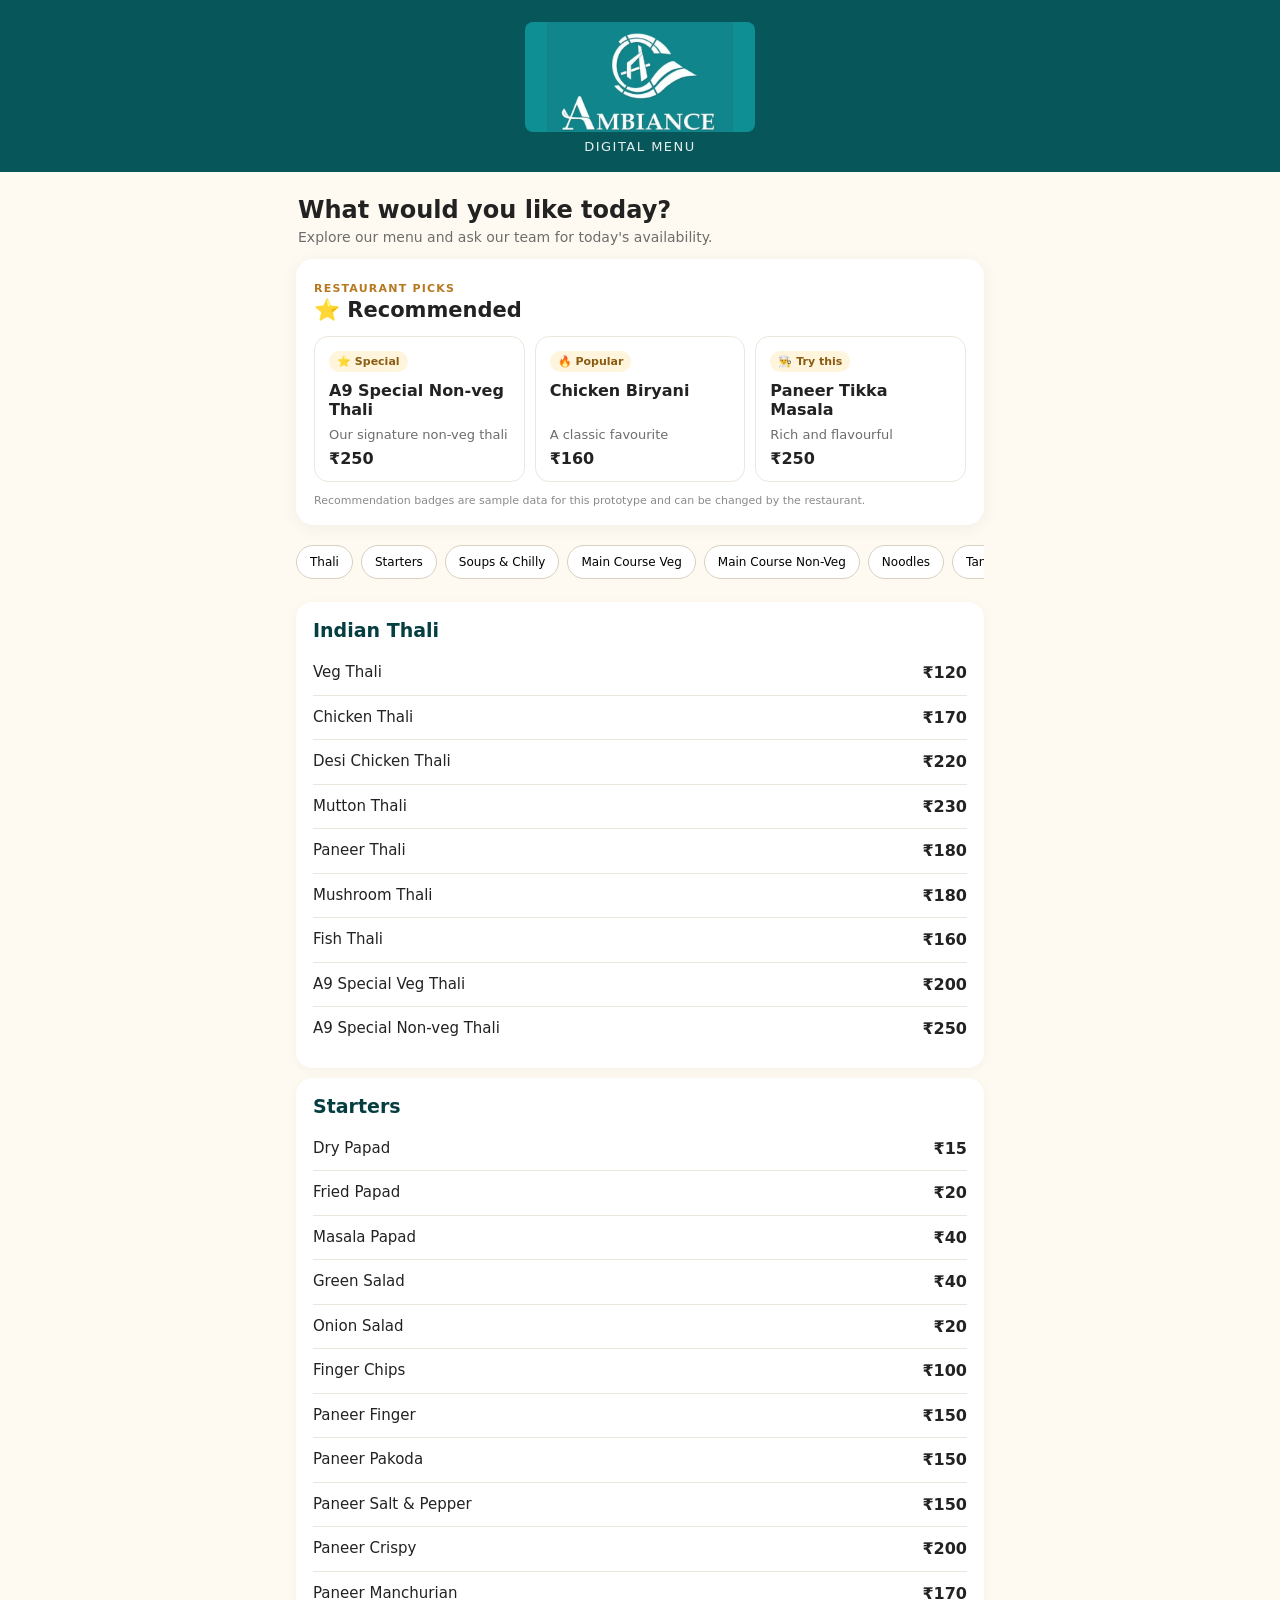
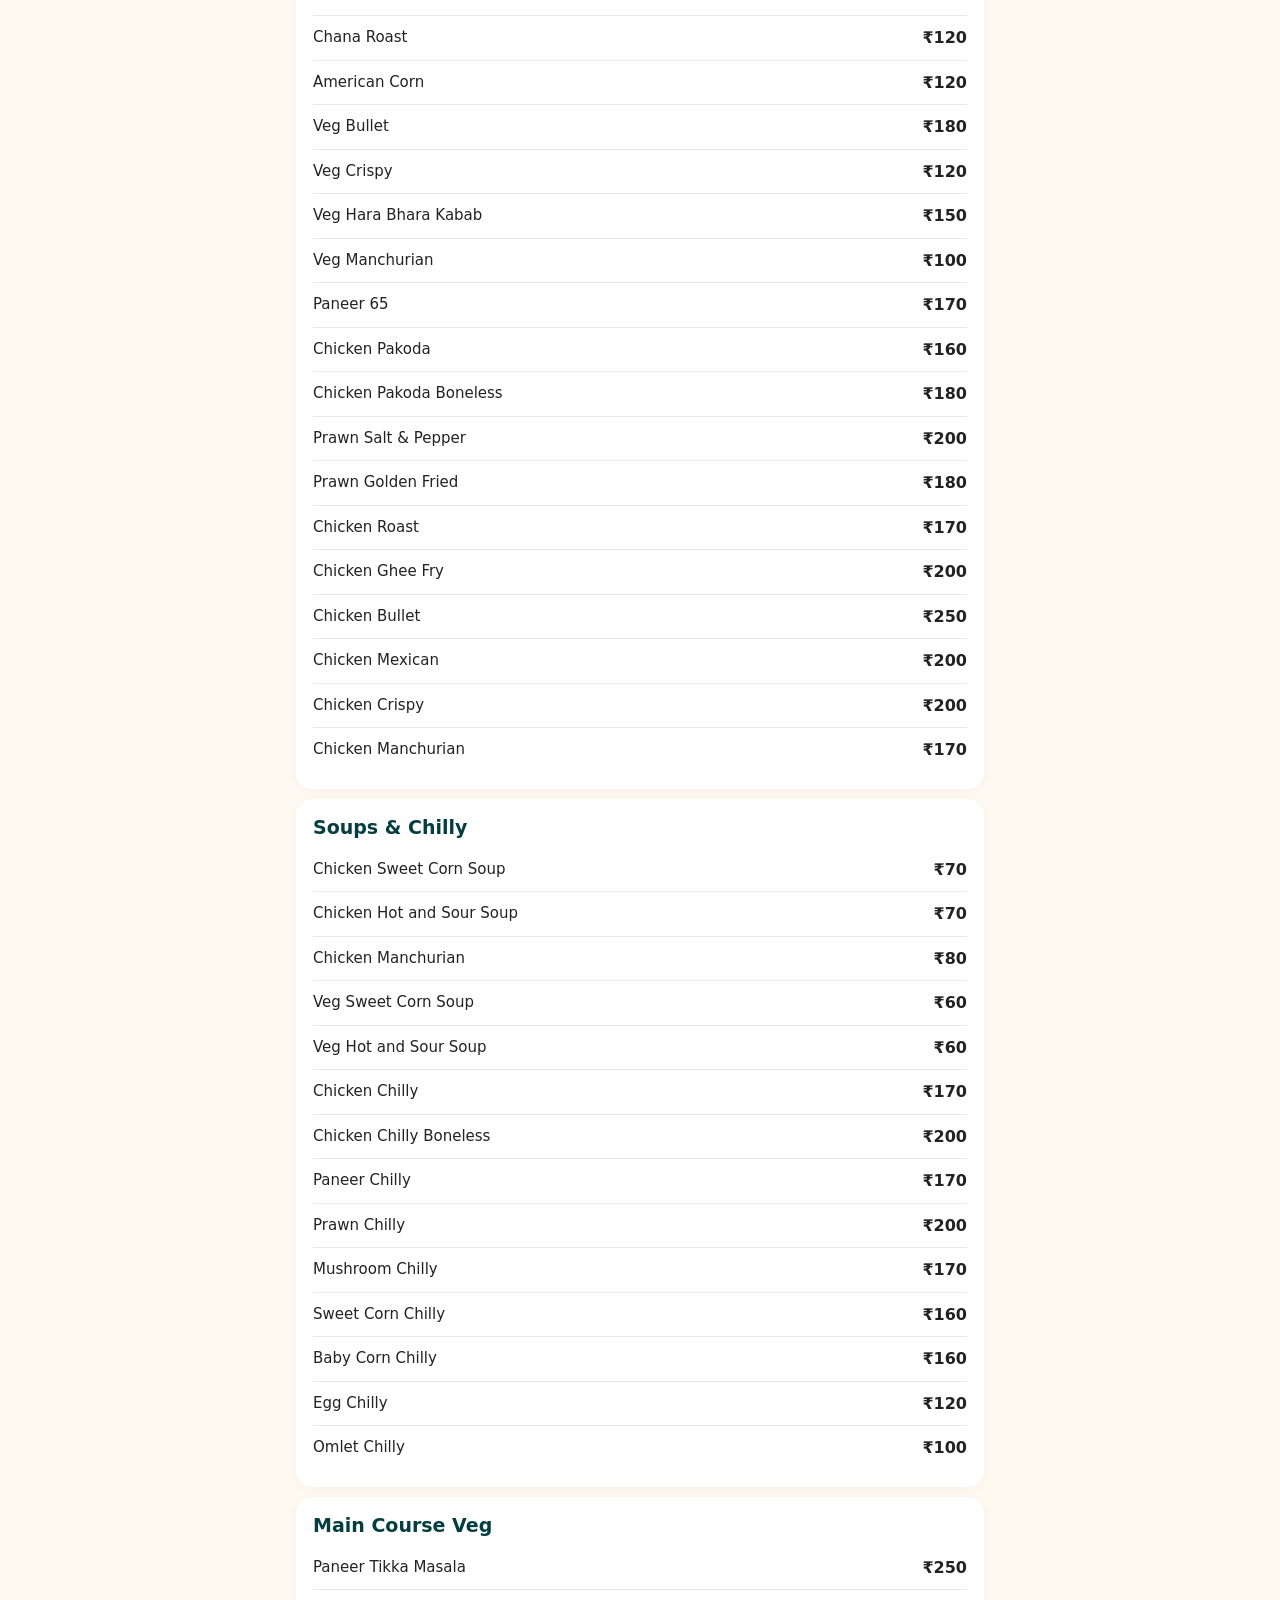
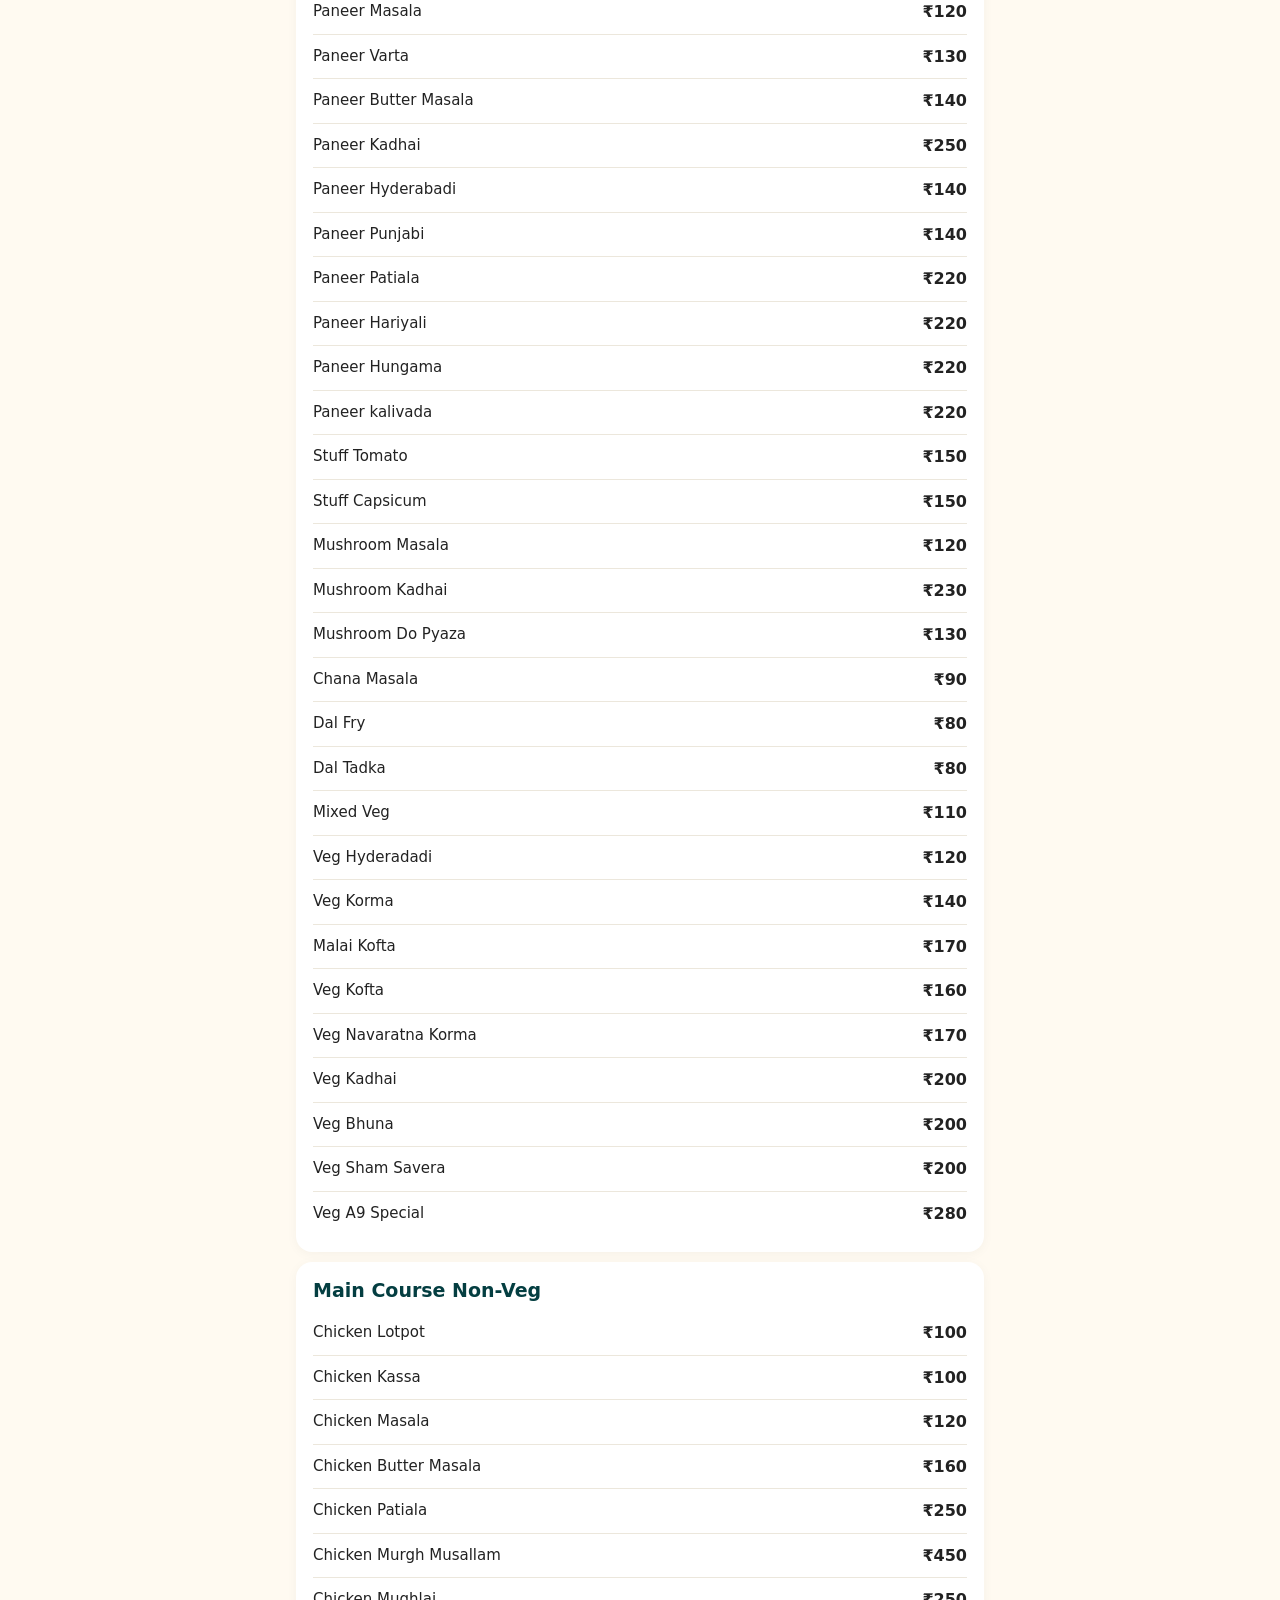
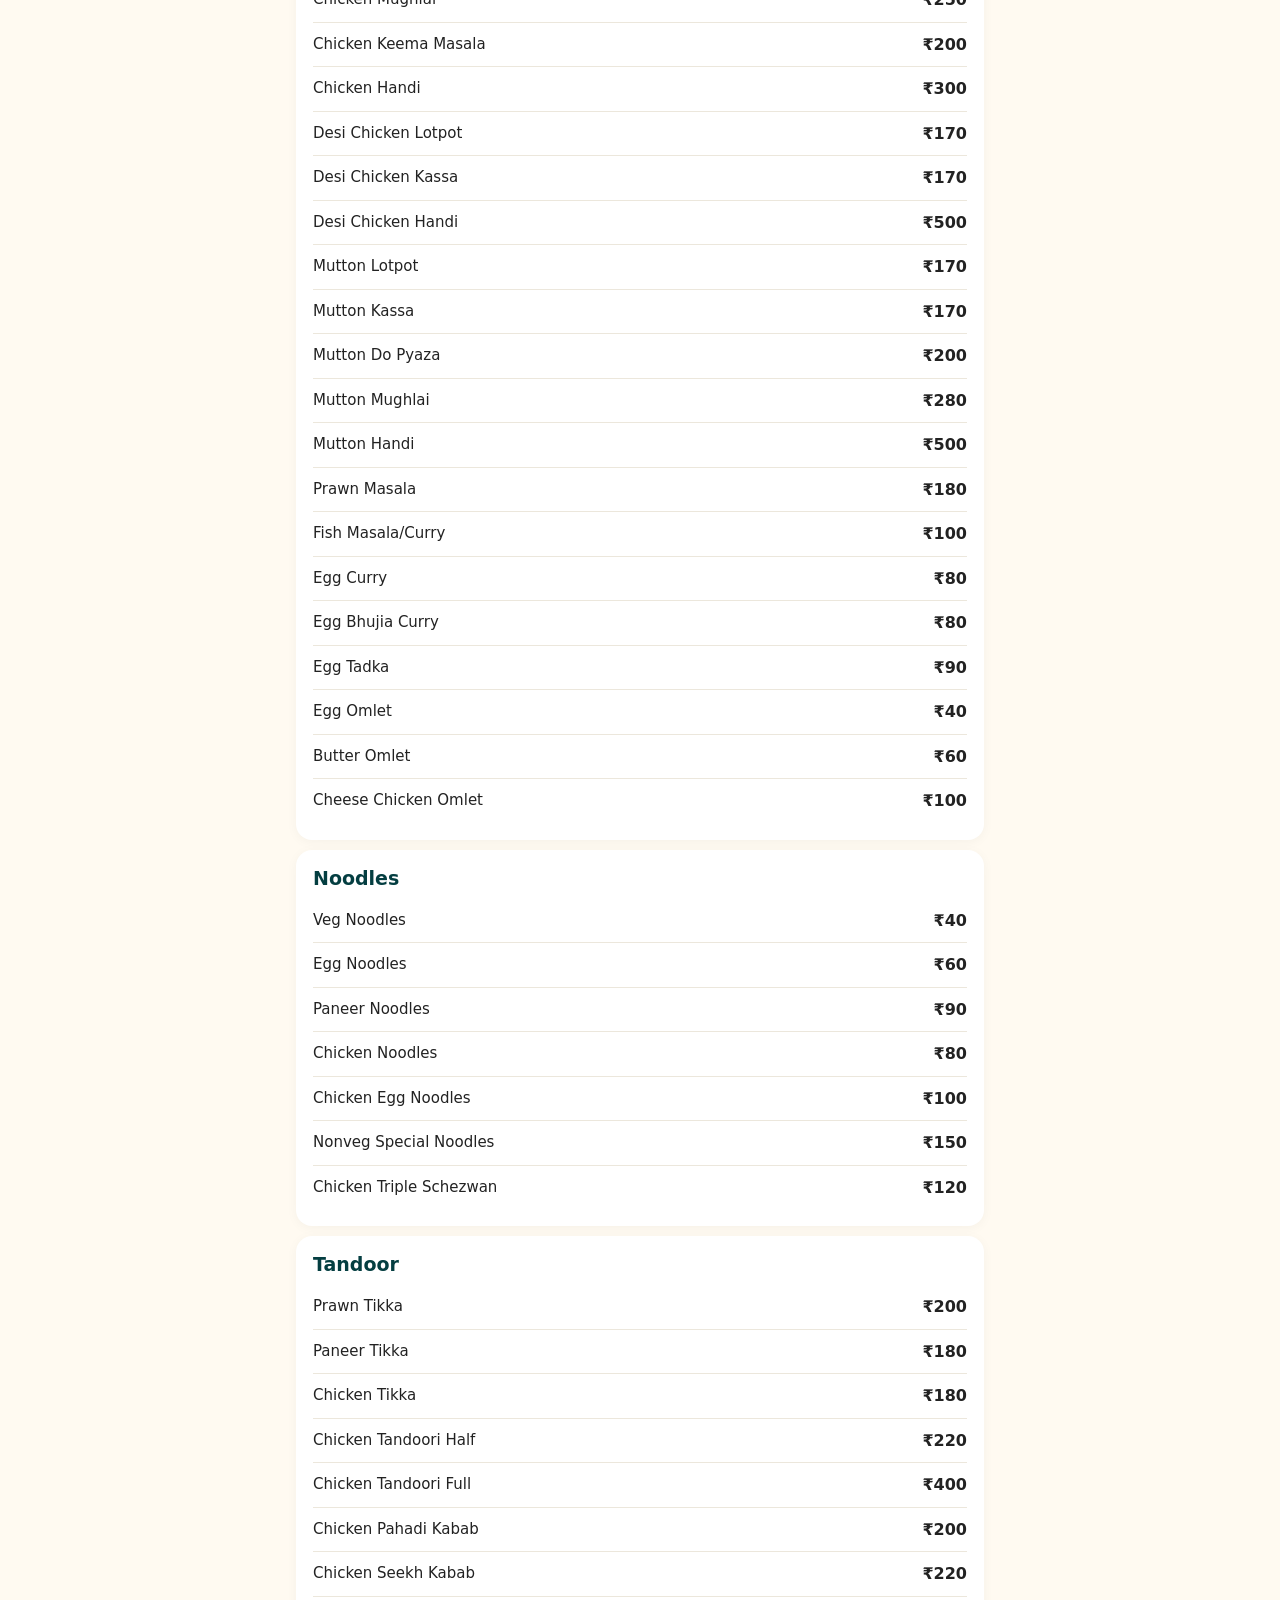
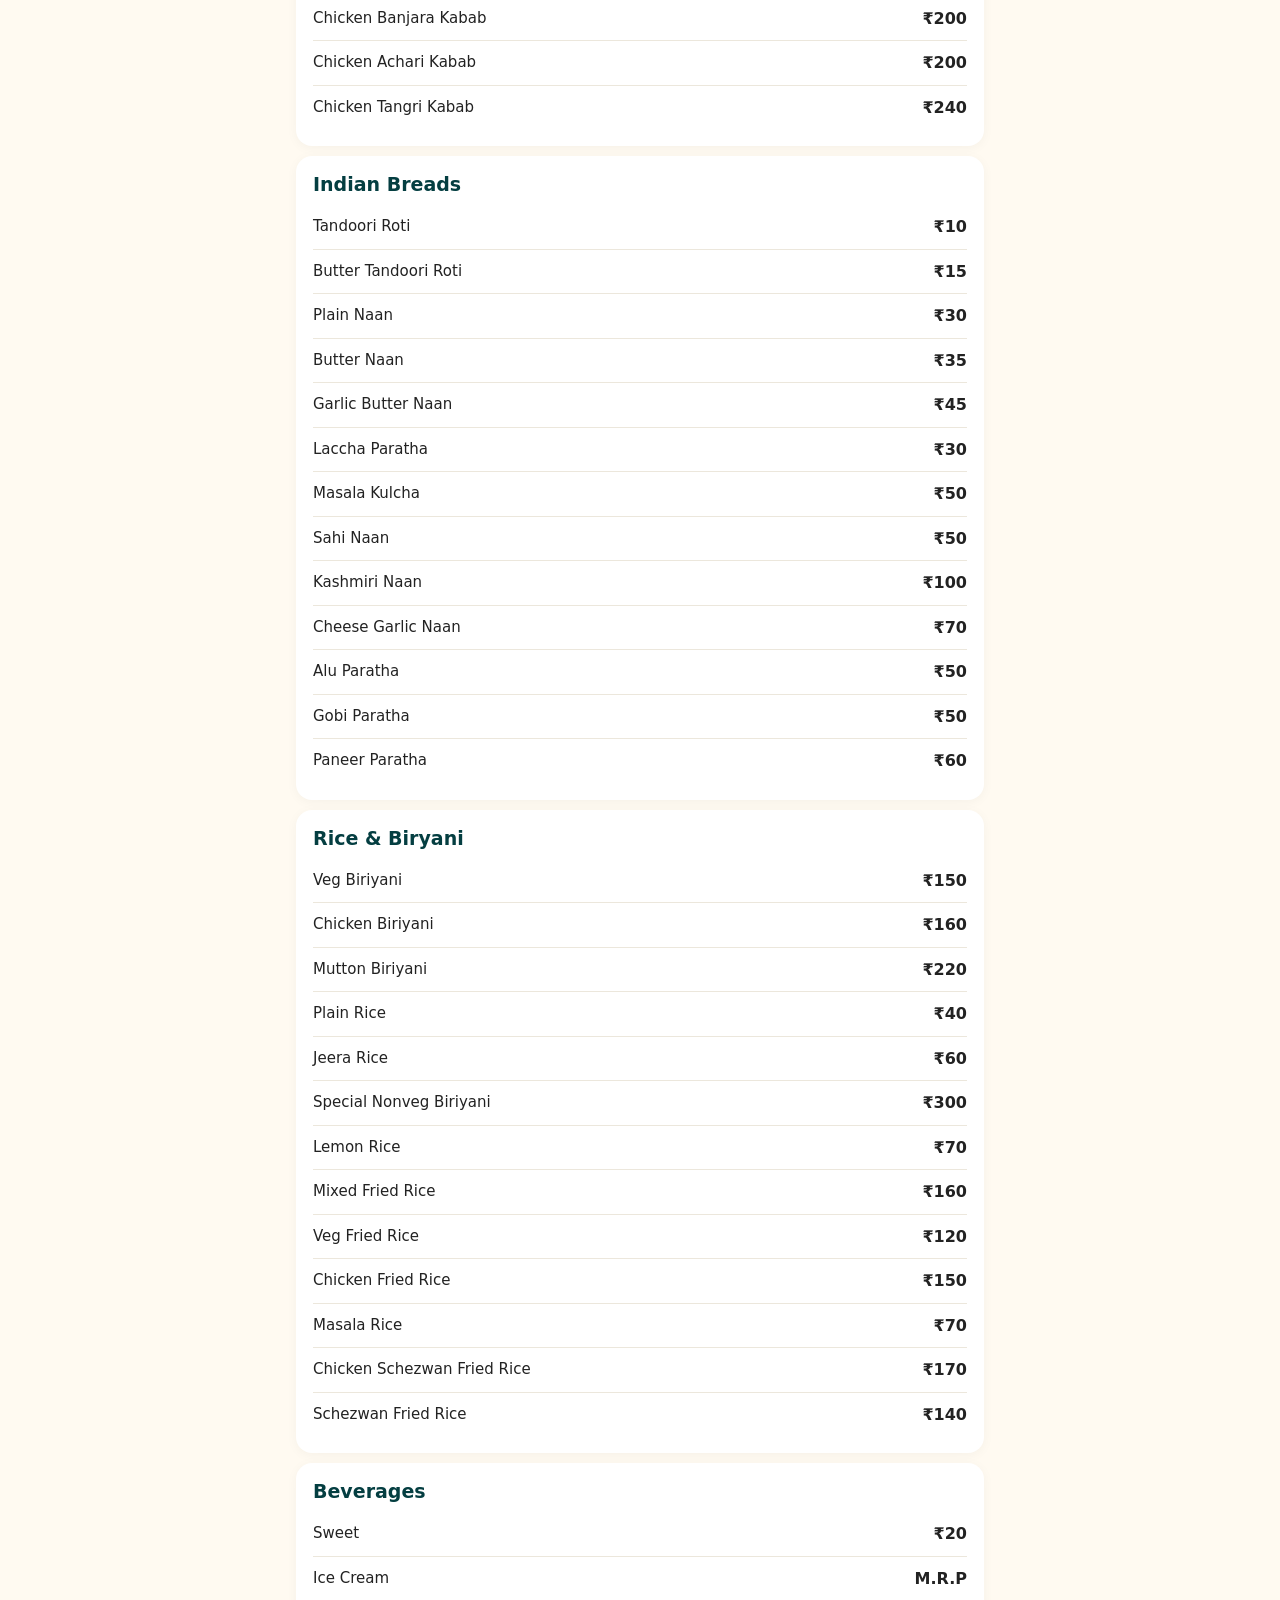
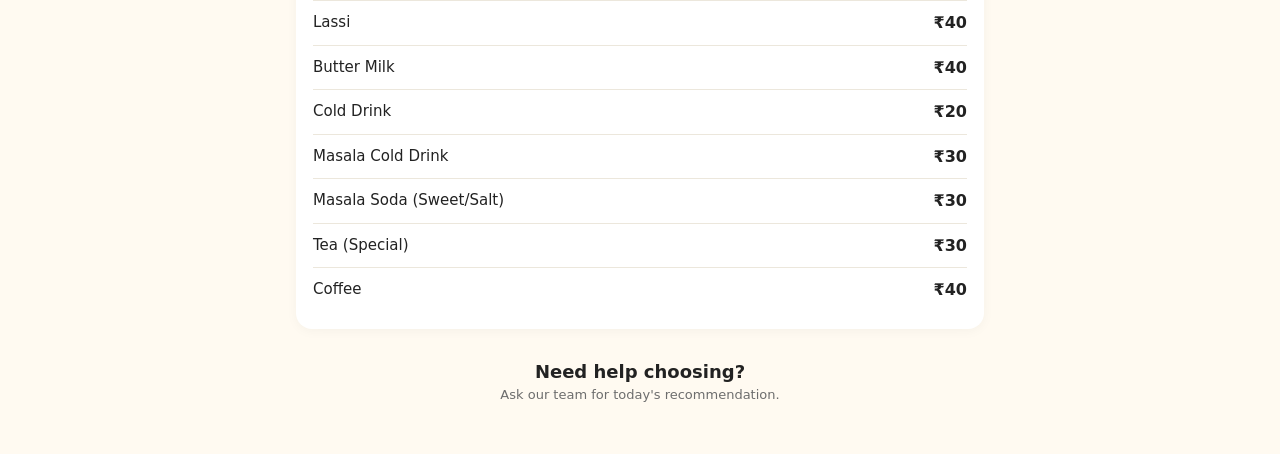
==== index.html @ d8c4c311 "new folder structure" ====
<!doctype html>
<html lang="en">
<head>
  <meta charset="utf-8">
  <meta name="viewport" content="width=device-width, initial-scale=1">
  <title>Ambiance | Digital Menu</title>
  <meta name="description" content="Ambiance restaurant digital menu">
  <link rel="stylesheet" href="styles.css">
</head>
<body>
  <header class="hero">
    <div class="hero-inner">
      <img class="logo" src="assets/logo.jpg" alt="Ambiance">
      <p class="tagline">Digital Menu</p>
    </div>
  </header>

  <main class="container">
    <section class="welcome">
      <h1>What would you like today?</h1>
      <p>Explore our menu and ask our team for today's availability.</p>
    </section>

    <section class="recommendations" aria-labelledby="recommendations-title">
      <div class="section-heading">
        <span class="eyebrow">Restaurant picks</span>
        <h2 id="recommendations-title">⭐ Recommended</h2>
      </div>

      <div class="recommendation-grid">
        <article class="recommendation-card">
          <div class="badge">⭐ Special</div>
          <h3>A9 Special Non-veg Thali</h3>
          <p>Our signature non-veg thali</p>
          <strong>₹250</strong>
        </article>
        <article class="recommendation-card">
          <div class="badge">🔥 Popular</div>
          <h3>Chicken Biryani</h3>
          <p>A classic favourite</p>
          <strong>₹160</strong>
        </article>
        <article class="recommendation-card">
          <div class="badge">👨‍🍳 Try this</div>
          <h3>Paneer Tikka Masala</h3>
          <p>Rich and flavourful</p>
          <strong>₹250</strong>
        </article>
      </div>
      <p class="sample-note">Recommendation badges are sample data for this prototype and can be changed by the restaurant.</p>
    </section>

    <nav class="category-nav" aria-label="Menu categories">
      <button data-target="thali">Thali</button>
      <button data-target="starters">Starters</button>
      <button data-target="soups">Soups & Chilly</button>
      <button data-target="main-veg">Main Course Veg</button>
      <button data-target="main-nonveg">Main Course Non-Veg</button>
      <button data-target="noodles">Noodles</button>
      <button data-target="tandoor">Tandoor</button>
      <button data-target="breads">Breads</button>
      <button data-target="rice">Rice & Biryani</button>
      <button data-target="beverages">Beverages</button>
    </nav>

    <div id="menu"></div>

    <section class="footer-card">
      <h2>Need help choosing?</h2>
      <p>Ask our team for today's recommendation.</p>
    </section>
  </main>

  <script src="app.js"></script>
</body>
</html>
---- styles.css ----
* { box-sizing: border-box; }

:root {
  --teal: #07565a;
  --teal-dark: #043e41;
  --cream: #fffaf1;
  --paper: #ffffff;
  --text: #222;
  --muted: #6d6d6d;
  --line: #ece7dc;
  --gold: #b7791f;
  --green: #1f6f52;
}

html { scroll-behavior: smooth; }

body {
  margin: 0;
  background: var(--cream);
  color: var(--text);
  font-family: system-ui, -apple-system, BlinkMacSystemFont, "Segoe UI", sans-serif;
}

.hero {
  background: var(--teal);
  color: white;
  padding: 22px 16px 18px;
  text-align: center;
}

.hero-inner {
  max-width: 620px;
  margin: auto;
}

.logo {
  width: min(230px, 65vw);
  height: 110px;
  object-fit: contain;
  object-position: center;
  background: var(--teal);
  mix-blend-mode: screen;
  border-radius: 8px;
}

.tagline {
  margin: 3px 0 0;
  opacity: .9;
  font-size: 13px;
  letter-spacing: 1.5px;
  text-transform: uppercase;
}

.container {
  max-width: 720px;
  margin: auto;
  padding: 16px;
}

.welcome {
  padding: 8px 2px 14px;
}

.welcome h1 {
  margin: 0 0 5px;
  font-size: 24px;
}

.welcome p {
  margin: 0;
  color: var(--muted);
  font-size: 14px;
}

.recommendations {
  background: var(--paper);
  border-radius: 18px;
  padding: 18px;
  box-shadow: 0 3px 18px rgba(0,0,0,.05);
  margin-bottom: 16px;
}

.section-heading h2 {
  margin: 2px 0 14px;
  font-size: 21px;
}

.eyebrow {
  color: var(--gold);
  font-size: 11px;
  font-weight: 800;
  letter-spacing: 1.2px;
  text-transform: uppercase;
}

.recommendation-grid {
  display: grid;
  gap: 10px;
}

.recommendation-card {
  border: 1px solid var(--line);
  border-radius: 14px;
  padding: 13px 14px;
  position: relative;
}

.recommendation-card h3 {
  margin: 9px 0 4px;
  font-size: 16px;
}

.recommendation-card p {
  margin: 0 0 7px;
  color: var(--muted);
  font-size: 13px;
}

.recommendation-card strong {
  font-size: 16px;
}

.badge {
  display: inline-block;
  background: #fff5dc;
  color: #8a5b12;
  border-radius: 999px;
  padding: 4px 8px;
  font-size: 11px;
  font-weight: 700;
}

.sample-note {
  margin: 12px 0 0;
  color: #8a8a8a;
  font-size: 11px;
}

.category-nav {
  display: flex;
  gap: 8px;
  overflow-x: auto;
  padding: 4px 0 13px;
  position: sticky;
  top: 0;
  z-index: 10;
  background: var(--cream);
  scrollbar-width: none;
}

.category-nav::-webkit-scrollbar { display: none; }

.category-nav button {
  border: 1px solid #d8d0c1;
  background: white;
  border-radius: 999px;
  padding: 9px 13px;
  white-space: nowrap;
  font: inherit;
  font-size: 12px;
  cursor: pointer;
}

.menu-section {
  background: var(--paper);
  border-radius: 16px;
  padding: 17px;
  margin: 10px 0;
  box-shadow: 0 2px 12px rgba(0,0,0,.04);
  scroll-margin-top: 62px;
}

.menu-section h2 {
  margin: 0 0 10px;
  font-size: 19px;
  color: var(--teal-dark);
}

.menu-item {
  display: flex;
  align-items: flex-start;
  justify-content: space-between;
  gap: 14px;
  padding: 12px 0;
  border-bottom: 1px solid var(--line);
}

.menu-item:last-child { border-bottom: 0; }

.item-name {
  font-size: 15px;
  line-height: 1.3;
}

.item-price {
  font-weight: 750;
  white-space: nowrap;
}

.footer-card {
  text-align: center;
  padding: 22px 12px 36px;
}

.footer-card h2 {
  font-size: 18px;
  margin: 0 0 5px;
}

.footer-card p {
  margin: 0;
  color: var(--muted);
  font-size: 13px;
}

@media (min-width: 600px) {
  .recommendation-grid {
    grid-template-columns: repeat(3, 1fr);
  }

  .recommendation-card h3 {
    min-height: 42px;
  }
}
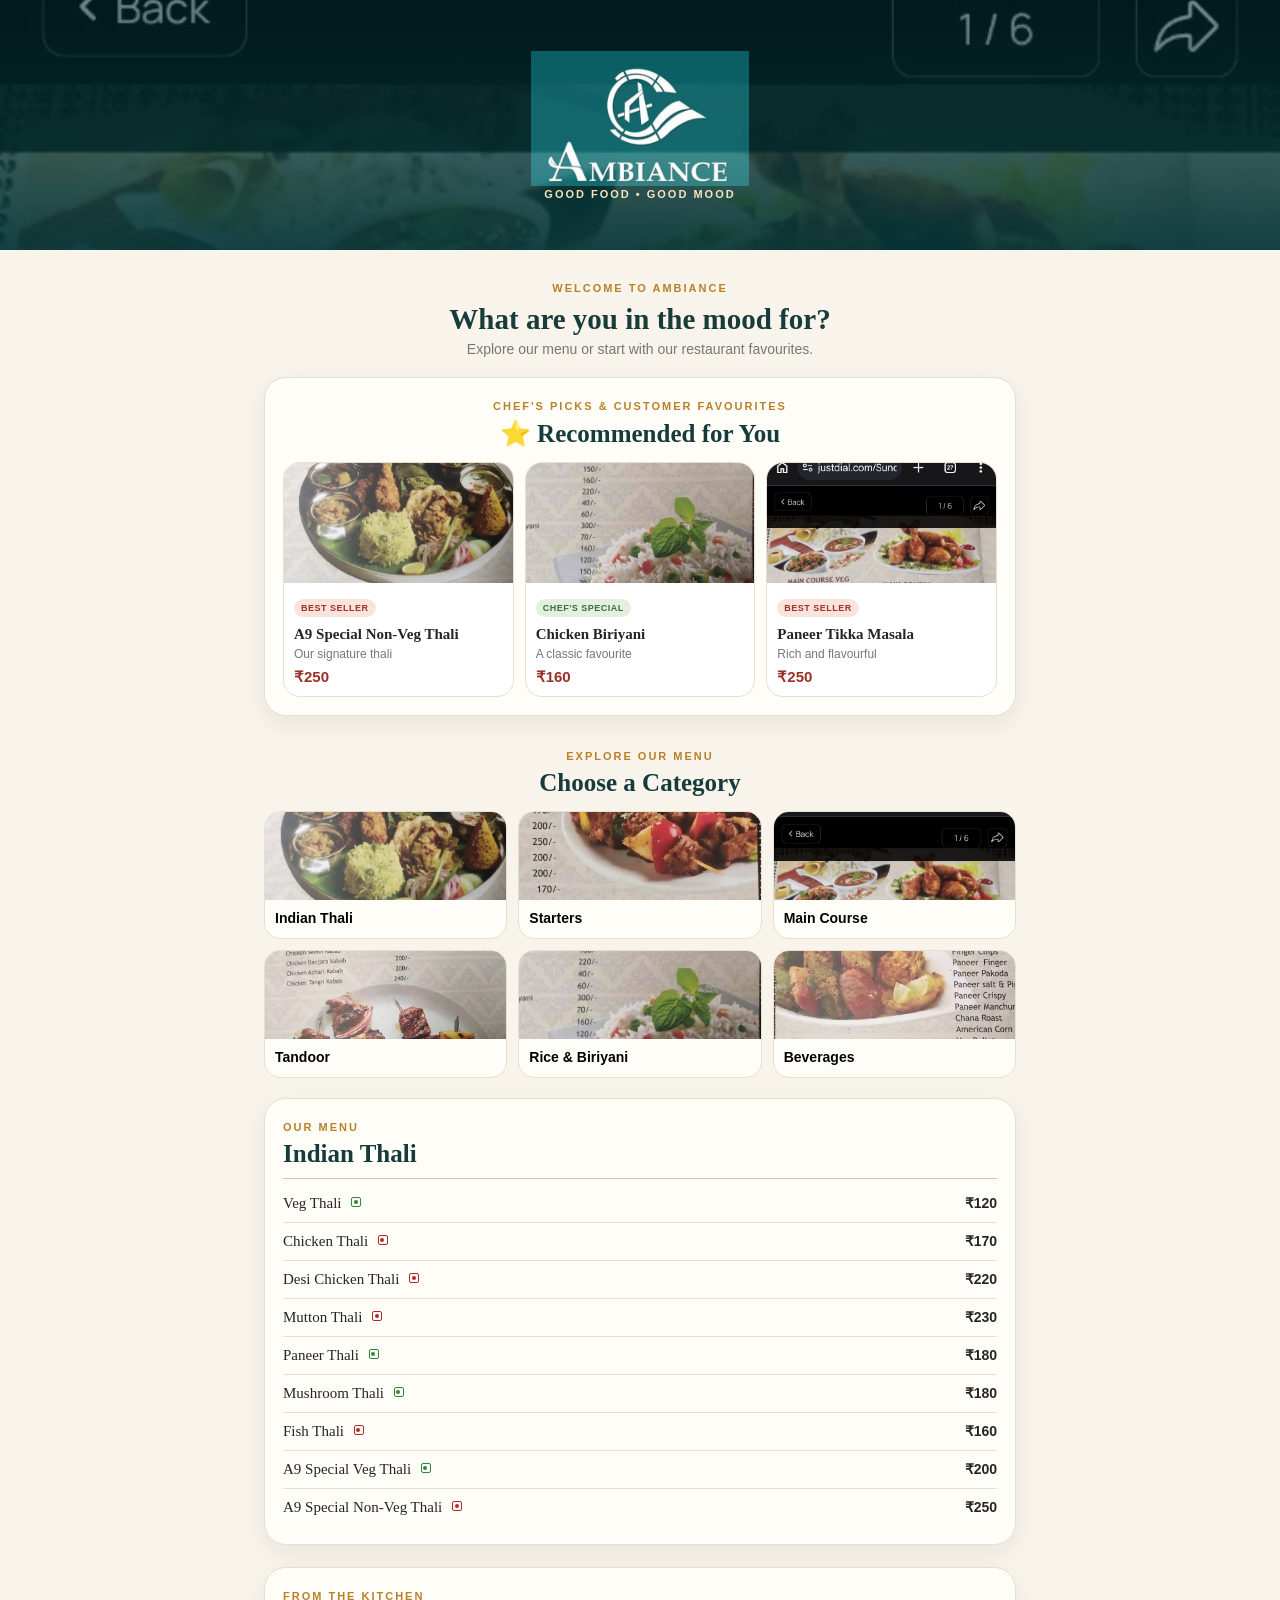
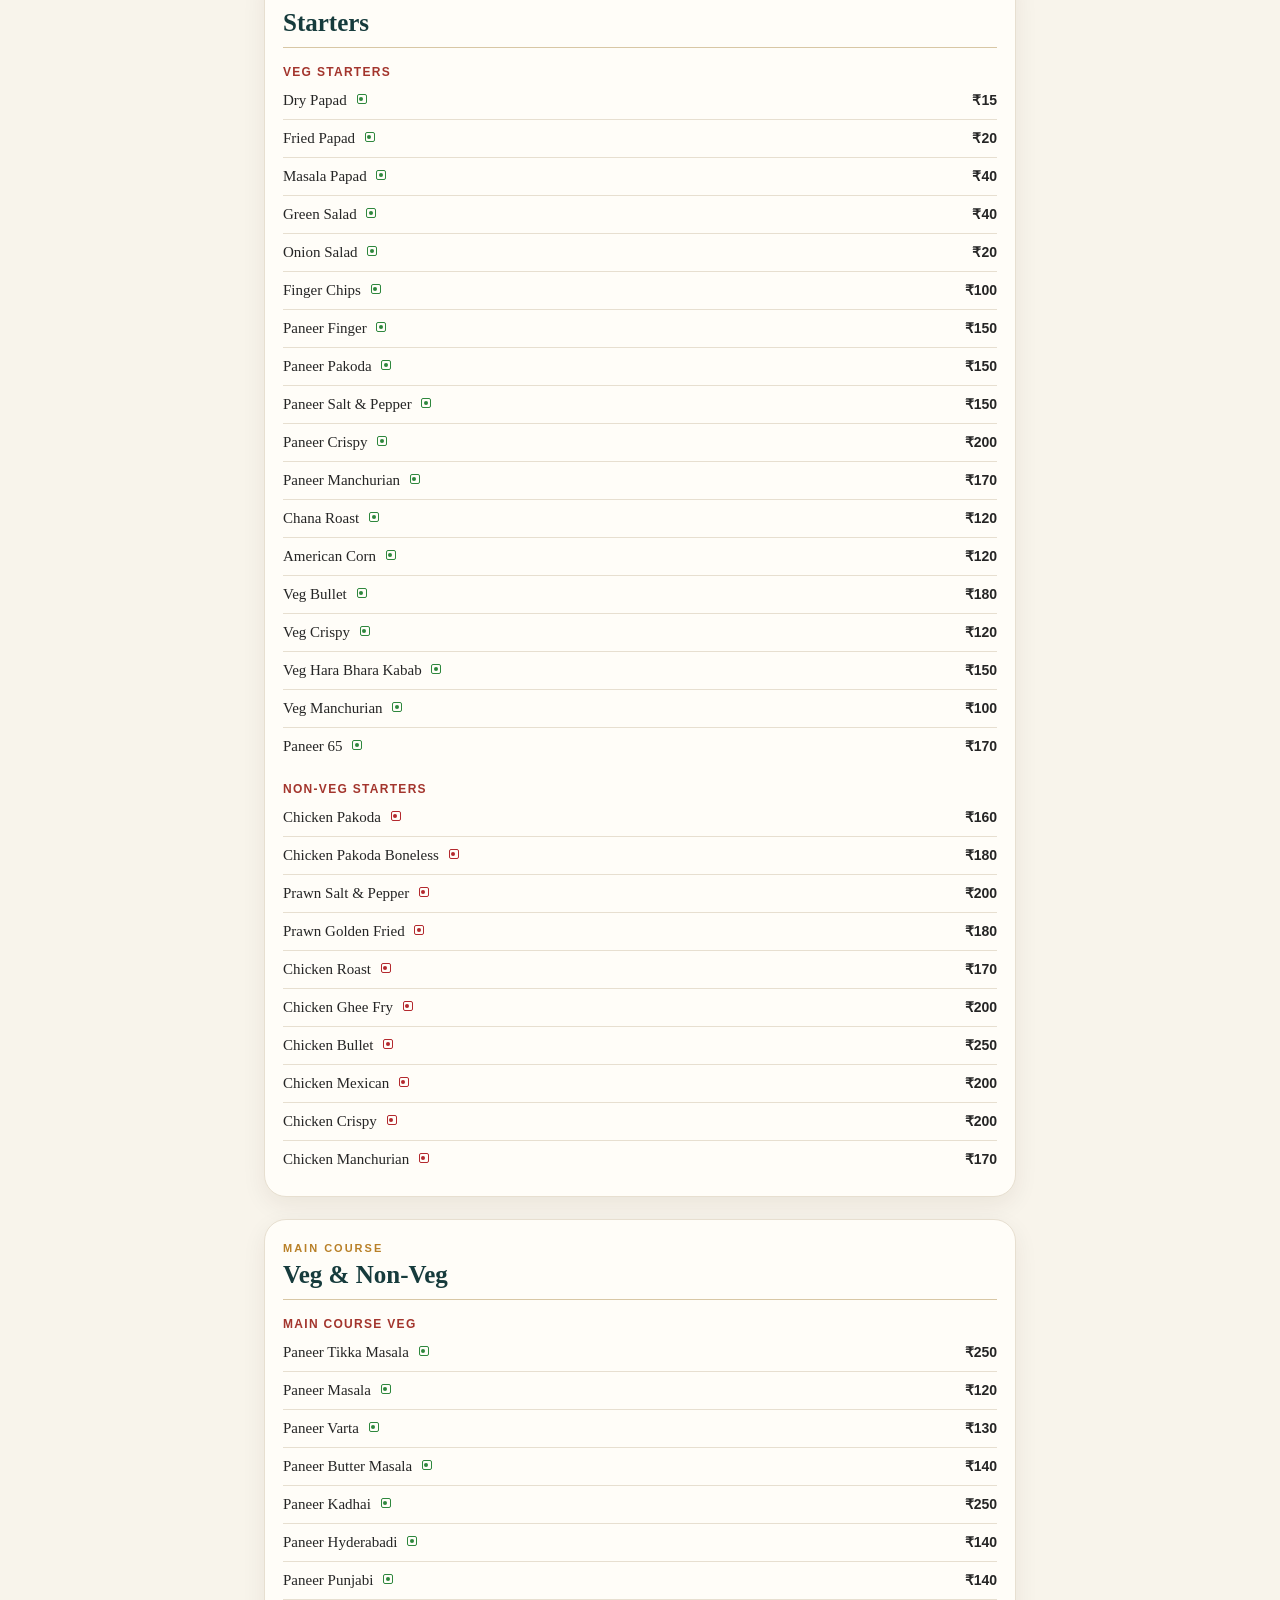
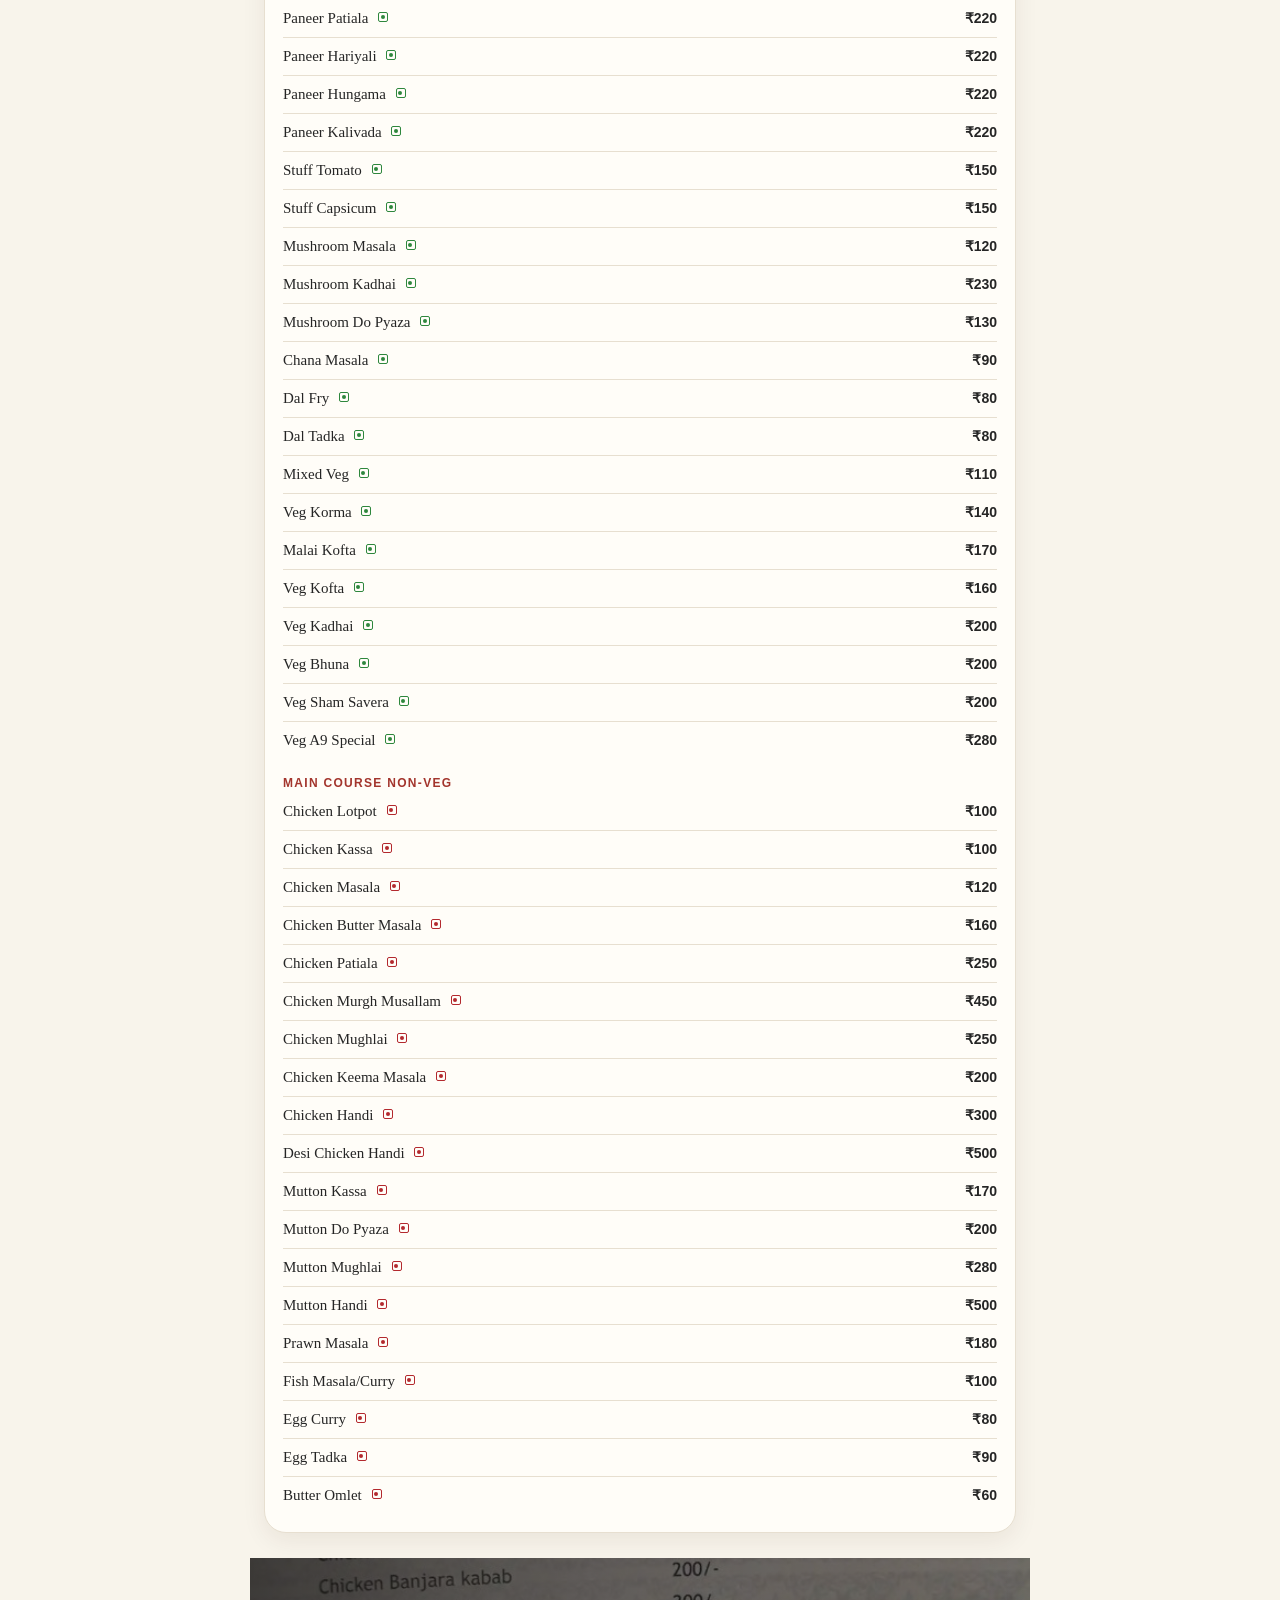
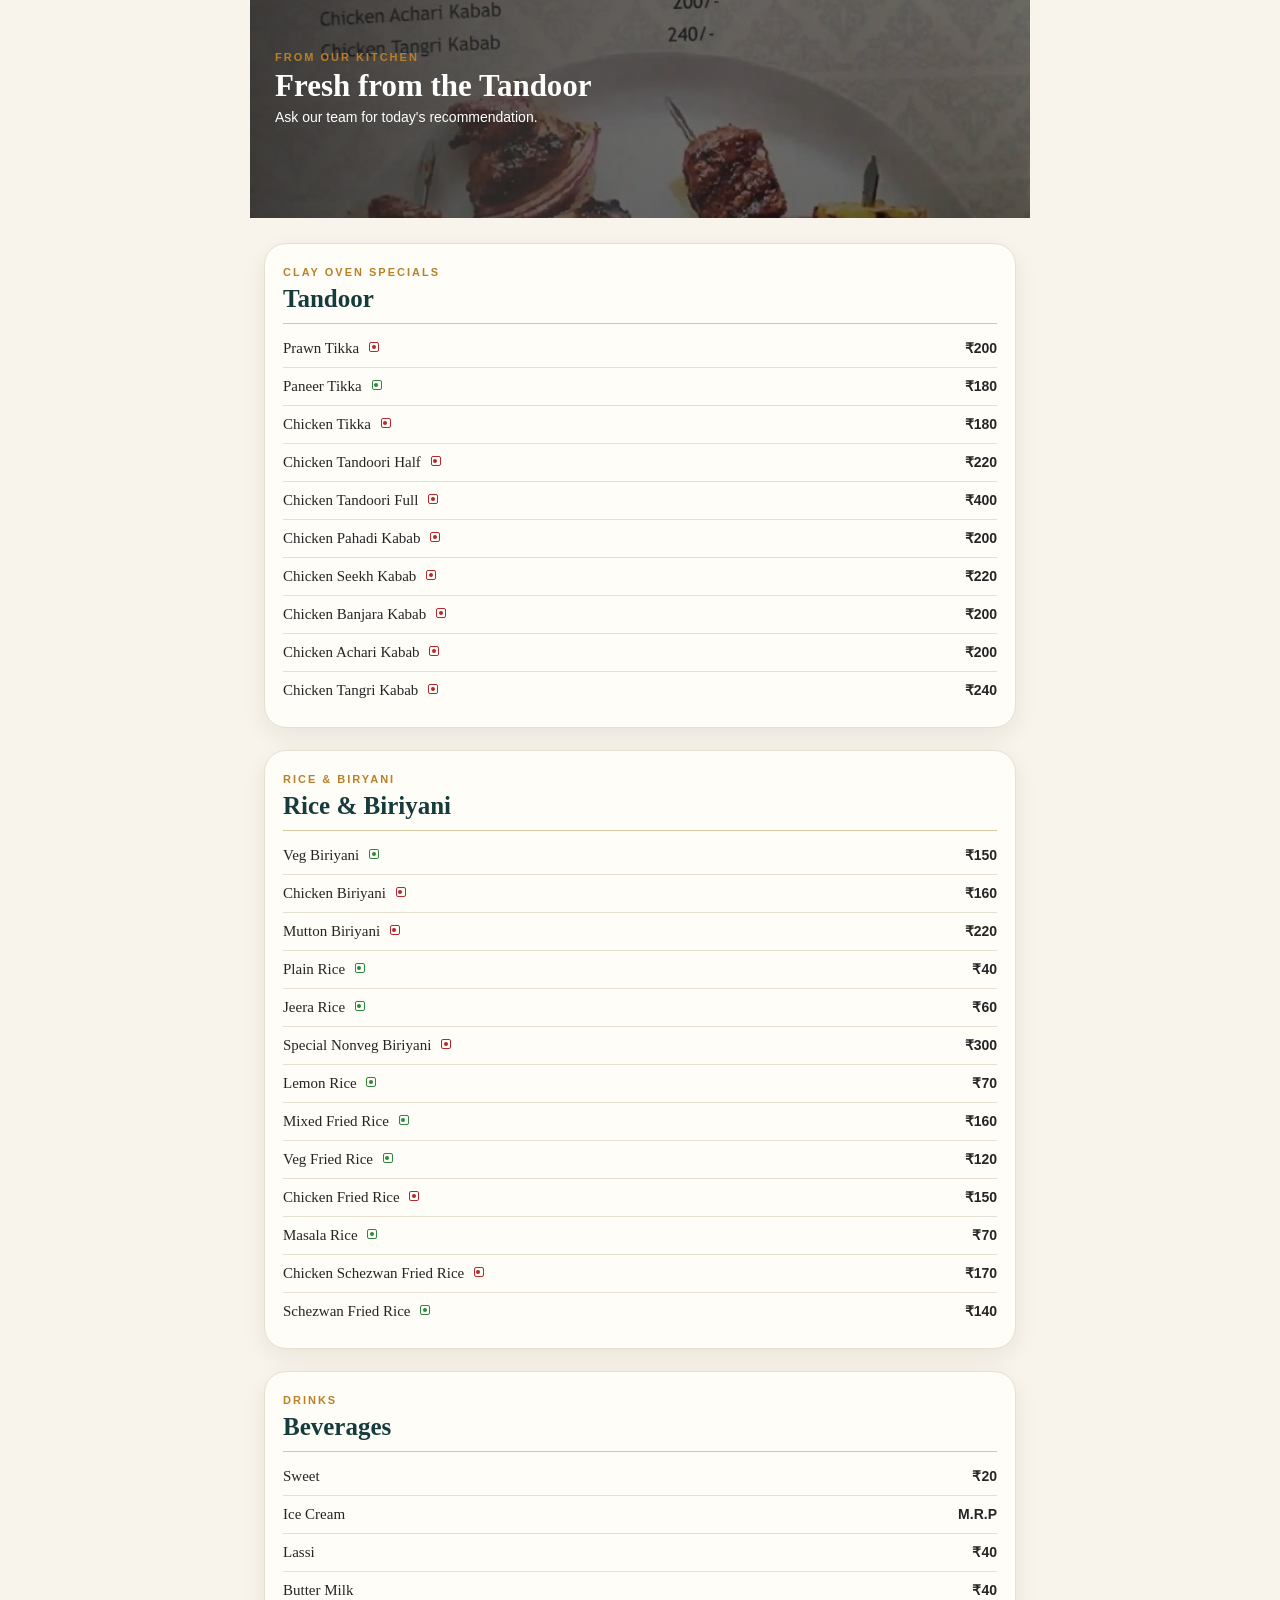
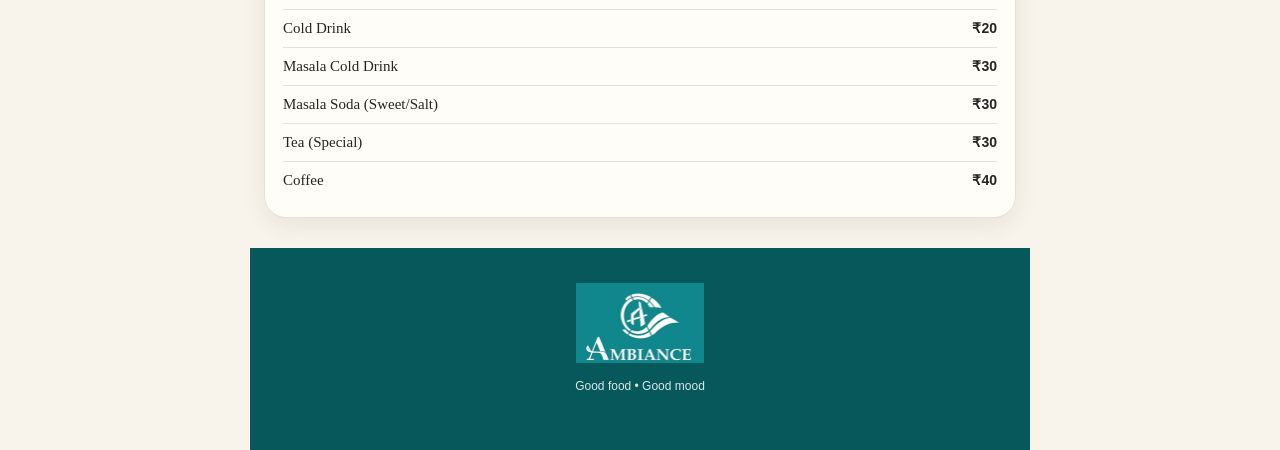
==== commit ed03fc59: "Update menu design to V3" ====
--- a/index.html
+++ b/index.html
@@ -1,76 +1,259 @@
 <!doctype html>
 <html lang="en">
 <head>
-  <meta charset="utf-8">
-  <meta name="viewport" content="width=device-width, initial-scale=1">
-  <title>Ambiance | Digital Menu</title>
-  <meta name="description" content="Ambiance restaurant digital menu">
-  <link rel="stylesheet" href="styles.css">
+<meta charset="utf-8">
+<meta name="viewport" content="width=device-width, initial-scale=1">
+<meta name="theme-color" content="#07585a">
+<title>Ambiance Restaurant | Menu</title>
+<link rel="stylesheet" href="styles.css">
 </head>
 <body>
-  <header class="hero">
-    <div class="hero-inner">
-      <img class="logo" src="assets/logo.jpg" alt="Ambiance">
-      <p class="tagline">Digital Menu</p>
+
+<header class="hero">
+  <div class="hero-bg"></div>
+  <div class="hero-content">
+    <img src="assets/logo.jpg" alt="Ambiance Restaurant" class="logo">
+    <p>GOOD FOOD • GOOD MOOD</p>
+  </div>
+</header>
+
+<main class="page">
+
+<section class="welcome">
+  <span>WELCOME TO AMBIANCE</span>
+  <h1>What are you in the mood for?</h1>
+  <p>Explore our menu or start with our restaurant favourites.</p>
+</section>
+
+<section class="recommendations card">
+  <div class="section-title">
+    <div>
+      <small>CHEF'S PICKS & CUSTOMER FAVOURITES</small>
+      <h2>⭐ Recommended for You</h2>
     </div>
-  </header>
-
-  <main class="container">
-    <section class="welcome">
-      <h1>What would you like today?</h1>
-      <p>Explore our menu and ask our team for today's availability.</p>
-    </section>
-
-    <section class="recommendations" aria-labelledby="recommendations-title">
-      <div class="section-heading">
-        <span class="eyebrow">Restaurant picks</span>
-        <h2 id="recommendations-title">⭐ Recommended</h2>
+  </div>
+
+  <div class="recommend-grid">
+    <article class="recommend-card">
+      <img src="assets/thali.jpg" alt="Thali">
+      <div class="recommend-body">
+        <span class="badge best">BEST SELLER</span>
+        <h3>A9 Special Non-Veg Thali</h3>
+        <p>Our signature thali</p>
+        <strong>₹250</strong>
       </div>
-
-      <div class="recommendation-grid">
-        <article class="recommendation-card">
-          <div class="badge">⭐ Special</div>
-          <h3>A9 Special Non-veg Thali</h3>
-          <p>Our signature non-veg thali</p>
-          <strong>₹250</strong>
-        </article>
-        <article class="recommendation-card">
-          <div class="badge">🔥 Popular</div>
-          <h3>Chicken Biryani</h3>
-          <p>A classic favourite</p>
-          <strong>₹160</strong>
-        </article>
-        <article class="recommendation-card">
-          <div class="badge">👨‍🍳 Try this</div>
-          <h3>Paneer Tikka Masala</h3>
-          <p>Rich and flavourful</p>
-          <strong>₹250</strong>
-        </article>
+    </article>
+
+    <article class="recommend-card">
+      <img src="assets/breads-rice.jpg" alt="Biryani">
+      <div class="recommend-body">
+        <span class="badge chef">CHEF'S SPECIAL</span>
+        <h3>Chicken Biriyani</h3>
+        <p>A classic favourite</p>
+        <strong>₹160</strong>
       </div>
-      <p class="sample-note">Recommendation badges are sample data for this prototype and can be changed by the restaurant.</p>
-    </section>
-
-    <nav class="category-nav" aria-label="Menu categories">
-      <button data-target="thali">Thali</button>
-      <button data-target="starters">Starters</button>
-      <button data-target="soups">Soups & Chilly</button>
-      <button data-target="main-veg">Main Course Veg</button>
-      <button data-target="main-nonveg">Main Course Non-Veg</button>
-      <button data-target="noodles">Noodles</button>
-      <button data-target="tandoor">Tandoor</button>
-      <button data-target="breads">Breads</button>
-      <button data-target="rice">Rice & Biryani</button>
-      <button data-target="beverages">Beverages</button>
-    </nav>
-
-    <div id="menu"></div>
-
-    <section class="footer-card">
-      <h2>Need help choosing?</h2>
-      <p>Ask our team for today's recommendation.</p>
-    </section>
-  </main>
-
-  <script src="app.js"></script>
+    </article>
+
+    <article class="recommend-card">
+      <img src="assets/main-course.jpg" alt="Paneer">
+      <div class="recommend-body">
+        <span class="badge best">BEST SELLER</span>
+        <h3>Paneer Tikka Masala</h3>
+        <p>Rich and flavourful</p>
+        <strong>₹250</strong>
+      </div>
+    </article>
+  </div>
+</section>
+
+<section class="explore">
+  <div class="section-title">
+    <small>EXPLORE OUR MENU</small>
+    <h2>Choose a Category</h2>
+  </div>
+  <div class="category-grid">
+    <button data-target="thali"><img src="assets/thali.jpg"><span>Indian Thali</span></button>
+    <button data-target="starters"><img src="assets/starters.jpg"><span>Starters</span></button>
+    <button data-target="main-course"><img src="assets/main-course.jpg"><span>Main Course</span></button>
+    <button data-target="tandoor"><img src="assets/tandoor.jpg"><span>Tandoor</span></button>
+    <button data-target="rice"><img src="assets/breads-rice.jpg"><span>Rice & Biriyani</span></button>
+    <button data-target="beverages"><img src="assets/beverages.jpg"><span>Beverages</span></button>
+  </div>
+</section>
+
+<section class="menu card" id="thali">
+  <div class="menu-heading"><small>OUR MENU</small><h2>Indian Thali</h2></div>
+  <div class="items">
+    <div><span>Veg Thali <i class="veg"></i></span><b>₹120</b></div>
+    <div><span>Chicken Thali <i class="nonveg"></i></span><b>₹170</b></div>
+    <div><span>Desi Chicken Thali <i class="nonveg"></i></span><b>₹220</b></div>
+    <div><span>Mutton Thali <i class="nonveg"></i></span><b>₹230</b></div>
+    <div><span>Paneer Thali <i class="veg"></i></span><b>₹180</b></div>
+    <div><span>Mushroom Thali <i class="veg"></i></span><b>₹180</b></div>
+    <div><span>Fish Thali <i class="nonveg"></i></span><b>₹160</b></div>
+    <div><span>A9 Special Veg Thali <i class="veg"></i></span><b>₹200</b></div>
+    <div><span>A9 Special Non-Veg Thali <i class="nonveg"></i></span><b>₹250</b></div>
+  </div>
+</section>
+
+<section class="menu card" id="starters">
+  <div class="menu-heading"><small>FROM THE KITCHEN</small><h2>Starters</h2></div>
+  <h3 class="subheading">Veg Starters</h3>
+  <div class="items">
+    <div><span>Dry Papad <i class="veg"></i></span><b>₹15</b></div>
+    <div><span>Fried Papad <i class="veg"></i></span><b>₹20</b></div>
+    <div><span>Masala Papad <i class="veg"></i></span><b>₹40</b></div>
+    <div><span>Green Salad <i class="veg"></i></span><b>₹40</b></div>
+    <div><span>Onion Salad <i class="veg"></i></span><b>₹20</b></div>
+    <div><span>Finger Chips <i class="veg"></i></span><b>₹100</b></div>
+    <div><span>Paneer Finger <i class="veg"></i></span><b>₹150</b></div>
+    <div><span>Paneer Pakoda <i class="veg"></i></span><b>₹150</b></div>
+    <div><span>Paneer Salt & Pepper <i class="veg"></i></span><b>₹150</b></div>
+    <div><span>Paneer Crispy <i class="veg"></i></span><b>₹200</b></div>
+    <div><span>Paneer Manchurian <i class="veg"></i></span><b>₹170</b></div>
+    <div><span>Chana Roast <i class="veg"></i></span><b>₹120</b></div>
+    <div><span>American Corn <i class="veg"></i></span><b>₹120</b></div>
+    <div><span>Veg Bullet <i class="veg"></i></span><b>₹180</b></div>
+    <div><span>Veg Crispy <i class="veg"></i></span><b>₹120</b></div>
+    <div><span>Veg Hara Bhara Kabab <i class="veg"></i></span><b>₹150</b></div>
+    <div><span>Veg Manchurian <i class="veg"></i></span><b>₹100</b></div>
+    <div><span>Paneer 65 <i class="veg"></i></span><b>₹170</b></div>
+  </div>
+  <h3 class="subheading">Non-Veg Starters</h3>
+  <div class="items">
+    <div><span>Chicken Pakoda <i class="nonveg"></i></span><b>₹160</b></div>
+    <div><span>Chicken Pakoda Boneless <i class="nonveg"></i></span><b>₹180</b></div>
+    <div><span>Prawn Salt & Pepper <i class="nonveg"></i></span><b>₹200</b></div>
+    <div><span>Prawn Golden Fried <i class="nonveg"></i></span><b>₹180</b></div>
+    <div><span>Chicken Roast <i class="nonveg"></i></span><b>₹170</b></div>
+    <div><span>Chicken Ghee Fry <i class="nonveg"></i></span><b>₹200</b></div>
+    <div><span>Chicken Bullet <i class="nonveg"></i></span><b>₹250</b></div>
+    <div><span>Chicken Mexican <i class="nonveg"></i></span><b>₹200</b></div>
+    <div><span>Chicken Crispy <i class="nonveg"></i></span><b>₹200</b></div>
+    <div><span>Chicken Manchurian <i class="nonveg"></i></span><b>₹170</b></div>
+  </div>
+</section>
+
+<section class="menu card" id="main-course">
+  <div class="menu-heading"><small>MAIN COURSE</small><h2>Veg & Non-Veg</h2></div>
+  <h3 class="subheading">Main Course Veg</h3>
+  <div class="items">
+    <div><span>Paneer Tikka Masala <i class="veg"></i></span><b>₹250</b></div>
+    <div><span>Paneer Masala <i class="veg"></i></span><b>₹120</b></div>
+    <div><span>Paneer Varta <i class="veg"></i></span><b>₹130</b></div>
+    <div><span>Paneer Butter Masala <i class="veg"></i></span><b>₹140</b></div>
+    <div><span>Paneer Kadhai <i class="veg"></i></span><b>₹250</b></div>
+    <div><span>Paneer Hyderabadi <i class="veg"></i></span><b>₹140</b></div>
+    <div><span>Paneer Punjabi <i class="veg"></i></span><b>₹140</b></div>
+    <div><span>Paneer Patiala <i class="veg"></i></span><b>₹220</b></div>
+    <div><span>Paneer Hariyali <i class="veg"></i></span><b>₹220</b></div>
+    <div><span>Paneer Hungama <i class="veg"></i></span><b>₹220</b></div>
+    <div><span>Paneer Kalivada <i class="veg"></i></span><b>₹220</b></div>
+    <div><span>Stuff Tomato <i class="veg"></i></span><b>₹150</b></div>
+    <div><span>Stuff Capsicum <i class="veg"></i></span><b>₹150</b></div>
+    <div><span>Mushroom Masala <i class="veg"></i></span><b>₹120</b></div>
+    <div><span>Mushroom Kadhai <i class="veg"></i></span><b>₹230</b></div>
+    <div><span>Mushroom Do Pyaza <i class="veg"></i></span><b>₹130</b></div>
+    <div><span>Chana Masala <i class="veg"></i></span><b>₹90</b></div>
+    <div><span>Dal Fry <i class="veg"></i></span><b>₹80</b></div>
+    <div><span>Dal Tadka <i class="veg"></i></span><b>₹80</b></div>
+    <div><span>Mixed Veg <i class="veg"></i></span><b>₹110</b></div>
+    <div><span>Veg Korma <i class="veg"></i></span><b>₹140</b></div>
+    <div><span>Malai Kofta <i class="veg"></i></span><b>₹170</b></div>
+    <div><span>Veg Kofta <i class="veg"></i></span><b>₹160</b></div>
+    <div><span>Veg Kadhai <i class="veg"></i></span><b>₹200</b></div>
+    <div><span>Veg Bhuna <i class="veg"></i></span><b>₹200</b></div>
+    <div><span>Veg Sham Savera <i class="veg"></i></span><b>₹200</b></div>
+    <div><span>Veg A9 Special <i class="veg"></i></span><b>₹280</b></div>
+  </div>
+  <h3 class="subheading">Main Course Non-Veg</h3>
+  <div class="items">
+    <div><span>Chicken Lotpot <i class="nonveg"></i></span><b>₹100</b></div>
+    <div><span>Chicken Kassa <i class="nonveg"></i></span><b>₹100</b></div>
+    <div><span>Chicken Masala <i class="nonveg"></i></span><b>₹120</b></div>
+    <div><span>Chicken Butter Masala <i class="nonveg"></i></span><b>₹160</b></div>
+    <div><span>Chicken Patiala <i class="nonveg"></i></span><b>₹250</b></div>
+    <div><span>Chicken Murgh Musallam <i class="nonveg"></i></span><b>₹450</b></div>
+    <div><span>Chicken Mughlai <i class="nonveg"></i></span><b>₹250</b></div>
+    <div><span>Chicken Keema Masala <i class="nonveg"></i></span><b>₹200</b></div>
+    <div><span>Chicken Handi <i class="nonveg"></i></span><b>₹300</b></div>
+    <div><span>Desi Chicken Handi <i class="nonveg"></i></span><b>₹500</b></div>
+    <div><span>Mutton Kassa <i class="nonveg"></i></span><b>₹170</b></div>
+    <div><span>Mutton Do Pyaza <i class="nonveg"></i></span><b>₹200</b></div>
+    <div><span>Mutton Mughlai <i class="nonveg"></i></span><b>₹280</b></div>
+    <div><span>Mutton Handi <i class="nonveg"></i></span><b>₹500</b></div>
+    <div><span>Prawn Masala <i class="nonveg"></i></span><b>₹180</b></div>
+    <div><span>Fish Masala/Curry <i class="nonveg"></i></span><b>₹100</b></div>
+    <div><span>Egg Curry <i class="nonveg"></i></span><b>₹80</b></div>
+    <div><span>Egg Tadka <i class="nonveg"></i></span><b>₹90</b></div>
+    <div><span>Butter Omlet <i class="nonveg"></i></span><b>₹60</b></div>
+  </div>
+</section>
+
+<section class="photo-banner">
+  <img src="assets/tandoor.jpg" alt="Tandoor dishes">
+  <div><small>FROM OUR KITCHEN</small><h2>Fresh from the Tandoor</h2><p>Ask our team for today's recommendation.</p></div>
+</section>
+
+<section class="menu card" id="tandoor">
+  <div class="menu-heading"><small>CLAY OVEN SPECIALS</small><h2>Tandoor</h2></div>
+  <div class="items">
+    <div><span>Prawn Tikka <i class="nonveg"></i></span><b>₹200</b></div>
+    <div><span>Paneer Tikka <i class="veg"></i></span><b>₹180</b></div>
+    <div><span>Chicken Tikka <i class="nonveg"></i></span><b>₹180</b></div>
+    <div><span>Chicken Tandoori Half <i class="nonveg"></i></span><b>₹220</b></div>
+    <div><span>Chicken Tandoori Full <i class="nonveg"></i></span><b>₹400</b></div>
+    <div><span>Chicken Pahadi Kabab <i class="nonveg"></i></span><b>₹200</b></div>
+    <div><span>Chicken Seekh Kabab <i class="nonveg"></i></span><b>₹220</b></div>
+    <div><span>Chicken Banjara Kabab <i class="nonveg"></i></span><b>₹200</b></div>
+    <div><span>Chicken Achari Kabab <i class="nonveg"></i></span><b>₹200</b></div>
+    <div><span>Chicken Tangri Kabab <i class="nonveg"></i></span><b>₹240</b></div>
+  </div>
+</section>
+
+<section class="menu card" id="rice">
+  <div class="menu-heading"><small>RICE & BIRYANI</small><h2>Rice & Biriyani</h2></div>
+  <div class="items">
+    <div><span>Veg Biriyani <i class="veg"></i></span><b>₹150</b></div>
+    <div><span>Chicken Biriyani <i class="nonveg"></i></span><b>₹160</b></div>
+    <div><span>Mutton Biriyani <i class="nonveg"></i></span><b>₹220</b></div>
+    <div><span>Plain Rice <i class="veg"></i></span><b>₹40</b></div>
+    <div><span>Jeera Rice <i class="veg"></i></span><b>₹60</b></div>
+    <div><span>Special Nonveg Biriyani <i class="nonveg"></i></span><b>₹300</b></div>
+    <div><span>Lemon Rice <i class="veg"></i></span><b>₹70</b></div>
+    <div><span>Mixed Fried Rice <i class="veg"></i></span><b>₹160</b></div>
+    <div><span>Veg Fried Rice <i class="veg"></i></span><b>₹120</b></div>
+    <div><span>Chicken Fried Rice <i class="nonveg"></i></span><b>₹150</b></div>
+    <div><span>Masala Rice <i class="veg"></i></span><b>₹70</b></div>
+    <div><span>Chicken Schezwan Fried Rice <i class="nonveg"></i></span><b>₹170</b></div>
+    <div><span>Schezwan Fried Rice <i class="veg"></i></span><b>₹140</b></div>
+  </div>
+</section>
+
+<section class="menu card" id="beverages">
+  <div class="menu-heading"><small>DRINKS</small><h2>Beverages</h2></div>
+  <div class="items">
+    <div><span>Sweet</span><b>₹20</b></div><div><span>Ice Cream</span><b>M.R.P</b></div>
+    <div><span>Lassi</span><b>₹40</b></div><div><span>Butter Milk</span><b>₹40</b></div>
+    <div><span>Cold Drink</span><b>₹20</b></div><div><span>Masala Cold Drink</span><b>₹30</b></div>
+    <div><span>Masala Soda (Sweet/Salt)</span><b>₹30</b></div><div><span>Tea (Special)</span><b>₹30</b></div>
+    <div><span>Coffee</span><b>₹40</b></div>
+  </div>
+</section>
+
+<footer>
+  <img src="assets/logo.jpg" alt="Ambiance">
+  <p>Good food • Good mood</p>
+</footer>
+
+</main>
+<script>
+document.querySelectorAll("[data-target]").forEach(btn => {
+  btn.addEventListener("click", () => {
+    const el = document.getElementById(btn.dataset.target);
+    if (el) el.scrollIntoView({behavior:"smooth", block:"start"});
+  });
+});
+</script>
 </body>
 </html>
--- a/styles.css
+++ b/styles.css
@@ -1,224 +1,48 @@
-* { box-sizing: border-box; }
-
-:root {
-  --teal: #07565a;
-  --teal-dark: #043e41;
-  --cream: #fffaf1;
-  --paper: #ffffff;
-  --text: #222;
-  --muted: #6d6d6d;
-  --line: #ece7dc;
-  --gold: #b7791f;
-  --green: #1f6f52;
-}
-
-html { scroll-behavior: smooth; }
-
-body {
-  margin: 0;
-  background: var(--cream);
-  color: var(--text);
-  font-family: system-ui, -apple-system, BlinkMacSystemFont, "Segoe UI", sans-serif;
-}
-
-.hero {
-  background: var(--teal);
-  color: white;
-  padding: 22px 16px 18px;
-  text-align: center;
-}
-
-.hero-inner {
-  max-width: 620px;
-  margin: auto;
-}
-
-.logo {
-  width: min(230px, 65vw);
-  height: 110px;
-  object-fit: contain;
-  object-position: center;
-  background: var(--teal);
-  mix-blend-mode: screen;
-  border-radius: 8px;
-}
-
-.tagline {
-  margin: 3px 0 0;
-  opacity: .9;
-  font-size: 13px;
-  letter-spacing: 1.5px;
-  text-transform: uppercase;
-}
-
-.container {
-  max-width: 720px;
-  margin: auto;
-  padding: 16px;
-}
-
-.welcome {
-  padding: 8px 2px 14px;
-}
-
-.welcome h1 {
-  margin: 0 0 5px;
-  font-size: 24px;
-}
-
-.welcome p {
-  margin: 0;
-  color: var(--muted);
-  font-size: 14px;
-}
-
-.recommendations {
-  background: var(--paper);
-  border-radius: 18px;
-  padding: 18px;
-  box-shadow: 0 3px 18px rgba(0,0,0,.05);
-  margin-bottom: 16px;
-}
-
-.section-heading h2 {
-  margin: 2px 0 14px;
-  font-size: 21px;
-}
-
-.eyebrow {
-  color: var(--gold);
-  font-size: 11px;
-  font-weight: 800;
-  letter-spacing: 1.2px;
-  text-transform: uppercase;
-}
-
-.recommendation-grid {
-  display: grid;
-  gap: 10px;
-}
-
-.recommendation-card {
-  border: 1px solid var(--line);
-  border-radius: 14px;
-  padding: 13px 14px;
-  position: relative;
-}
-
-.recommendation-card h3 {
-  margin: 9px 0 4px;
-  font-size: 16px;
-}
-
-.recommendation-card p {
-  margin: 0 0 7px;
-  color: var(--muted);
-  font-size: 13px;
-}
-
-.recommendation-card strong {
-  font-size: 16px;
-}
-
-.badge {
-  display: inline-block;
-  background: #fff5dc;
-  color: #8a5b12;
-  border-radius: 999px;
-  padding: 4px 8px;
-  font-size: 11px;
-  font-weight: 700;
-}
-
-.sample-note {
-  margin: 12px 0 0;
-  color: #8a8a8a;
-  font-size: 11px;
-}
-
-.category-nav {
-  display: flex;
-  gap: 8px;
-  overflow-x: auto;
-  padding: 4px 0 13px;
-  position: sticky;
-  top: 0;
-  z-index: 10;
-  background: var(--cream);
-  scrollbar-width: none;
-}
-
-.category-nav::-webkit-scrollbar { display: none; }
-
-.category-nav button {
-  border: 1px solid #d8d0c1;
-  background: white;
-  border-radius: 999px;
-  padding: 9px 13px;
-  white-space: nowrap;
-  font: inherit;
-  font-size: 12px;
-  cursor: pointer;
-}
-
-.menu-section {
-  background: var(--paper);
-  border-radius: 16px;
-  padding: 17px;
-  margin: 10px 0;
-  box-shadow: 0 2px 12px rgba(0,0,0,.04);
-  scroll-margin-top: 62px;
-}
-
-.menu-section h2 {
-  margin: 0 0 10px;
-  font-size: 19px;
-  color: var(--teal-dark);
-}
-
-.menu-item {
-  display: flex;
-  align-items: flex-start;
-  justify-content: space-between;
-  gap: 14px;
-  padding: 12px 0;
-  border-bottom: 1px solid var(--line);
-}
-
-.menu-item:last-child { border-bottom: 0; }
-
-.item-name {
-  font-size: 15px;
-  line-height: 1.3;
-}
-
-.item-price {
-  font-weight: 750;
-  white-space: nowrap;
-}
-
-.footer-card {
-  text-align: center;
-  padding: 22px 12px 36px;
-}
-
-.footer-card h2 {
-  font-size: 18px;
-  margin: 0 0 5px;
-}
-
-.footer-card p {
-  margin: 0;
-  color: var(--muted);
-  font-size: 13px;
-}
-
-@media (min-width: 600px) {
-  .recommendation-grid {
-    grid-template-columns: repeat(3, 1fr);
-  }
-
-  .recommendation-card h3 {
-    min-height: 42px;
-  }
-}
+*{box-sizing:border-box}
+:root{--teal:#07585a;--teal2:#0d7071;--cream:#f8f4eb;--paper:#fffdf8;--ink:#252525;--muted:#777;--gold:#b98028;--line:#e7dfd0;--red:#a3352d}
+html{scroll-behavior:smooth}
+body{margin:0;background:var(--cream);color:var(--ink);font-family:Georgia,"Times New Roman",serif}
+.hero{height:250px;position:relative;overflow:hidden;background:var(--teal)}
+.hero-bg{position:absolute;inset:0;background:linear-gradient(rgba(3,53,54,.48),rgba(3,53,54,.92)),url("assets/main-course.jpg") center/cover}
+.hero-content{position:absolute;inset:0;display:flex;flex-direction:column;align-items:center;justify-content:center}
+.logo{width:265px;height:135px;object-fit:contain;mix-blend-mode:screen}
+.hero-content p{color:#f8e4bb;font:600 11px Arial,sans-serif;letter-spacing:2px;margin:2px 0 0}
+.page{max-width:780px;margin:auto}
+.welcome{text-align:center;padding:28px 18px 20px}
+.welcome span,.section-title small,.menu-heading small,.photo-banner small{font:700 11px Arial,sans-serif;letter-spacing:2px;color:var(--gold)}
+.welcome h1{font-size:29px;margin:7px 0 5px;color:#183b3c}
+.welcome p{font:14px Arial,sans-serif;color:var(--muted);margin:0}
+.card{background:var(--paper);border:1px solid var(--line);border-radius:22px;box-shadow:0 8px 25px rgba(50,35,15,.07);margin:0 14px 22px;padding:18px}
+.section-title{text-align:center;margin-bottom:14px}
+.section-title h2,.menu-heading h2{font-size:25px;margin:5px 0 0;color:#163b3c}
+.recommend-grid{display:grid;grid-template-columns:repeat(3,1fr);gap:11px}
+.recommend-card{background:white;border:1px solid var(--line);border-radius:17px;overflow:hidden}
+.recommend-card img{width:100%;height:120px;object-fit:cover}
+.recommend-body{padding:10px}
+.badge{display:inline-block;border-radius:20px;padding:4px 7px;font:800 9px Arial,sans-serif;letter-spacing:.5px}
+.badge.best{background:#f9e4dd;color:#a33126}.badge.chef{background:#e4f0df;color:#39703b}
+.recommend-body h3{font-size:15px;line-height:1.2;margin:8px 0 4px}
+.recommend-body p{font:12px Arial,sans-serif;color:var(--muted);margin:0 0 7px}
+.recommend-body strong{font:800 15px Arial,sans-serif;color:#9b3029}
+.explore{padding:8px 14px 20px}
+.category-grid{display:grid;grid-template-columns:repeat(3,1fr);gap:11px}
+.category-grid button{border:1px solid var(--line);background:var(--paper);border-radius:16px;overflow:hidden;padding:0;text-align:left;cursor:pointer}
+.category-grid img{width:100%;height:88px;object-fit:cover;display:block}
+.category-grid span{display:block;padding:10px 10px 12px;font-size:14px;font-weight:700}
+.menu{scroll-margin-top:10px}
+.menu-heading{border-bottom:1px solid #d8c7a5;padding-bottom:10px;margin-bottom:6px}
+.items>div{display:flex;justify-content:space-between;gap:15px;padding:10px 0;border-bottom:1px solid var(--line);font-size:15px}
+.items>div:last-child{border-bottom:0}
+.items b{font:800 14px Arial,sans-serif;white-space:nowrap}
+.veg,.nonveg{display:inline-block;width:10px;height:10px;border-radius:2px;margin-left:6px;vertical-align:1px;position:relative}
+.veg{border:1.5px solid #2e873d}.veg:after{content:"";position:absolute;width:4px;height:4px;border-radius:50%;background:#2e873d;left:1.5px;top:1.5px}
+.nonveg{border:1.5px solid #b3292e}.nonveg:after{content:"";position:absolute;width:4px;height:4px;border-radius:50%;background:#b3292e;left:1.5px;top:1.5px}
+.subheading{font:800 12px Arial,sans-serif;letter-spacing:1.3px;color:var(--red);text-transform:uppercase;margin:17px 0 3px}
+.photo-banner{height:260px;position:relative;overflow:hidden;margin:25px 0}
+.photo-banner img{width:100%;height:100%;object-fit:cover;filter:brightness(.62)}
+.photo-banner div{position:absolute;inset:0;display:flex;flex-direction:column;justify-content:center;padding:25px;color:white;background:linear-gradient(90deg,rgba(0,0,0,.55),transparent)}
+.photo-banner h2{font-size:31px;margin:5px 0}.photo-banner p{font:14px Arial,sans-serif;margin:0}
+footer{background:var(--teal);text-align:center;color:white;padding:35px 15px 45px;margin-top:30px}
+footer img{width:175px;height:80px;object-fit:contain;mix-blend-mode:screen}
+footer p{font:12px Arial,sans-serif;opacity:.85}
+@media(max-width:620px){.hero{height:220px}.logo{width:235px;height:120px}.recommend-grid{grid-template-columns:1fr}.recommend-card{display:grid;grid-template-columns:115px 1fr}.recommend-card img{height:100%;min-height:115px}.category-grid{grid-template-columns:repeat(2,1fr)}.welcome h1{font-size:26px}.card{margin-left:10px;margin-right:10px}}
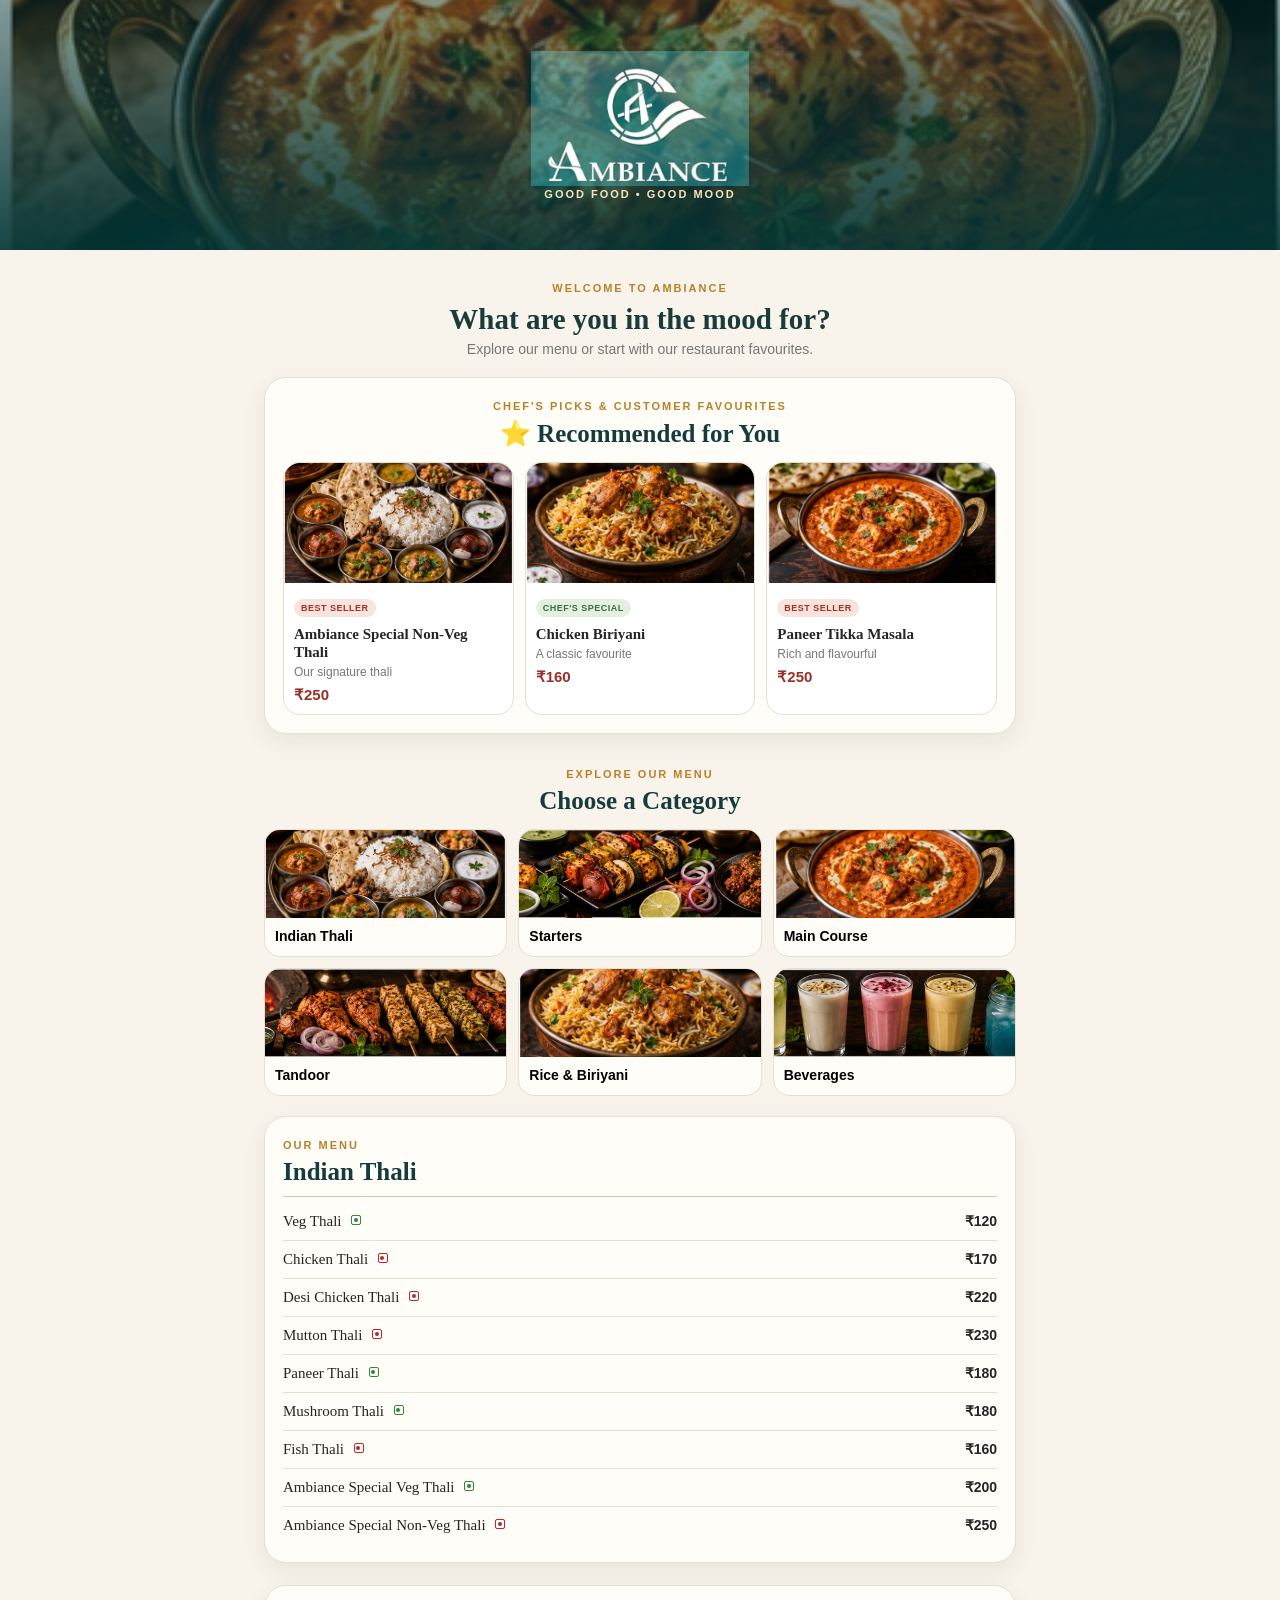
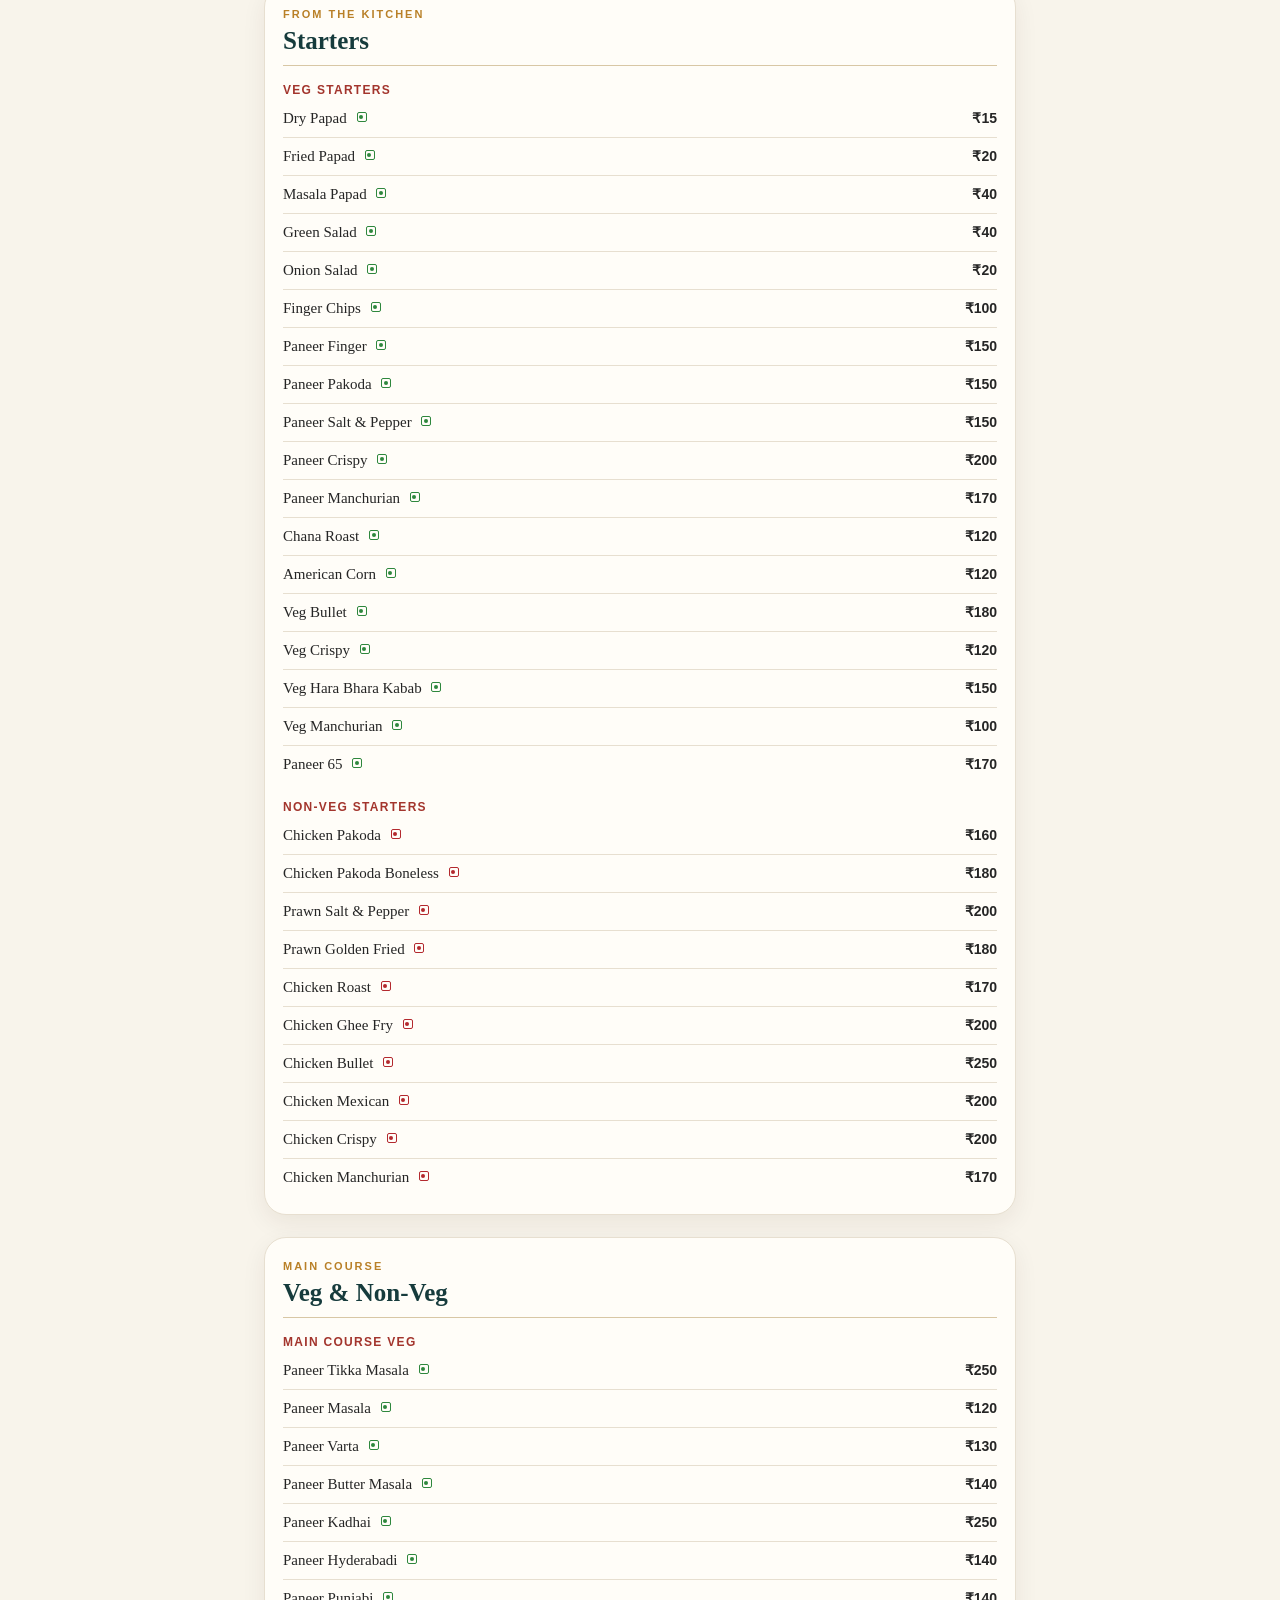
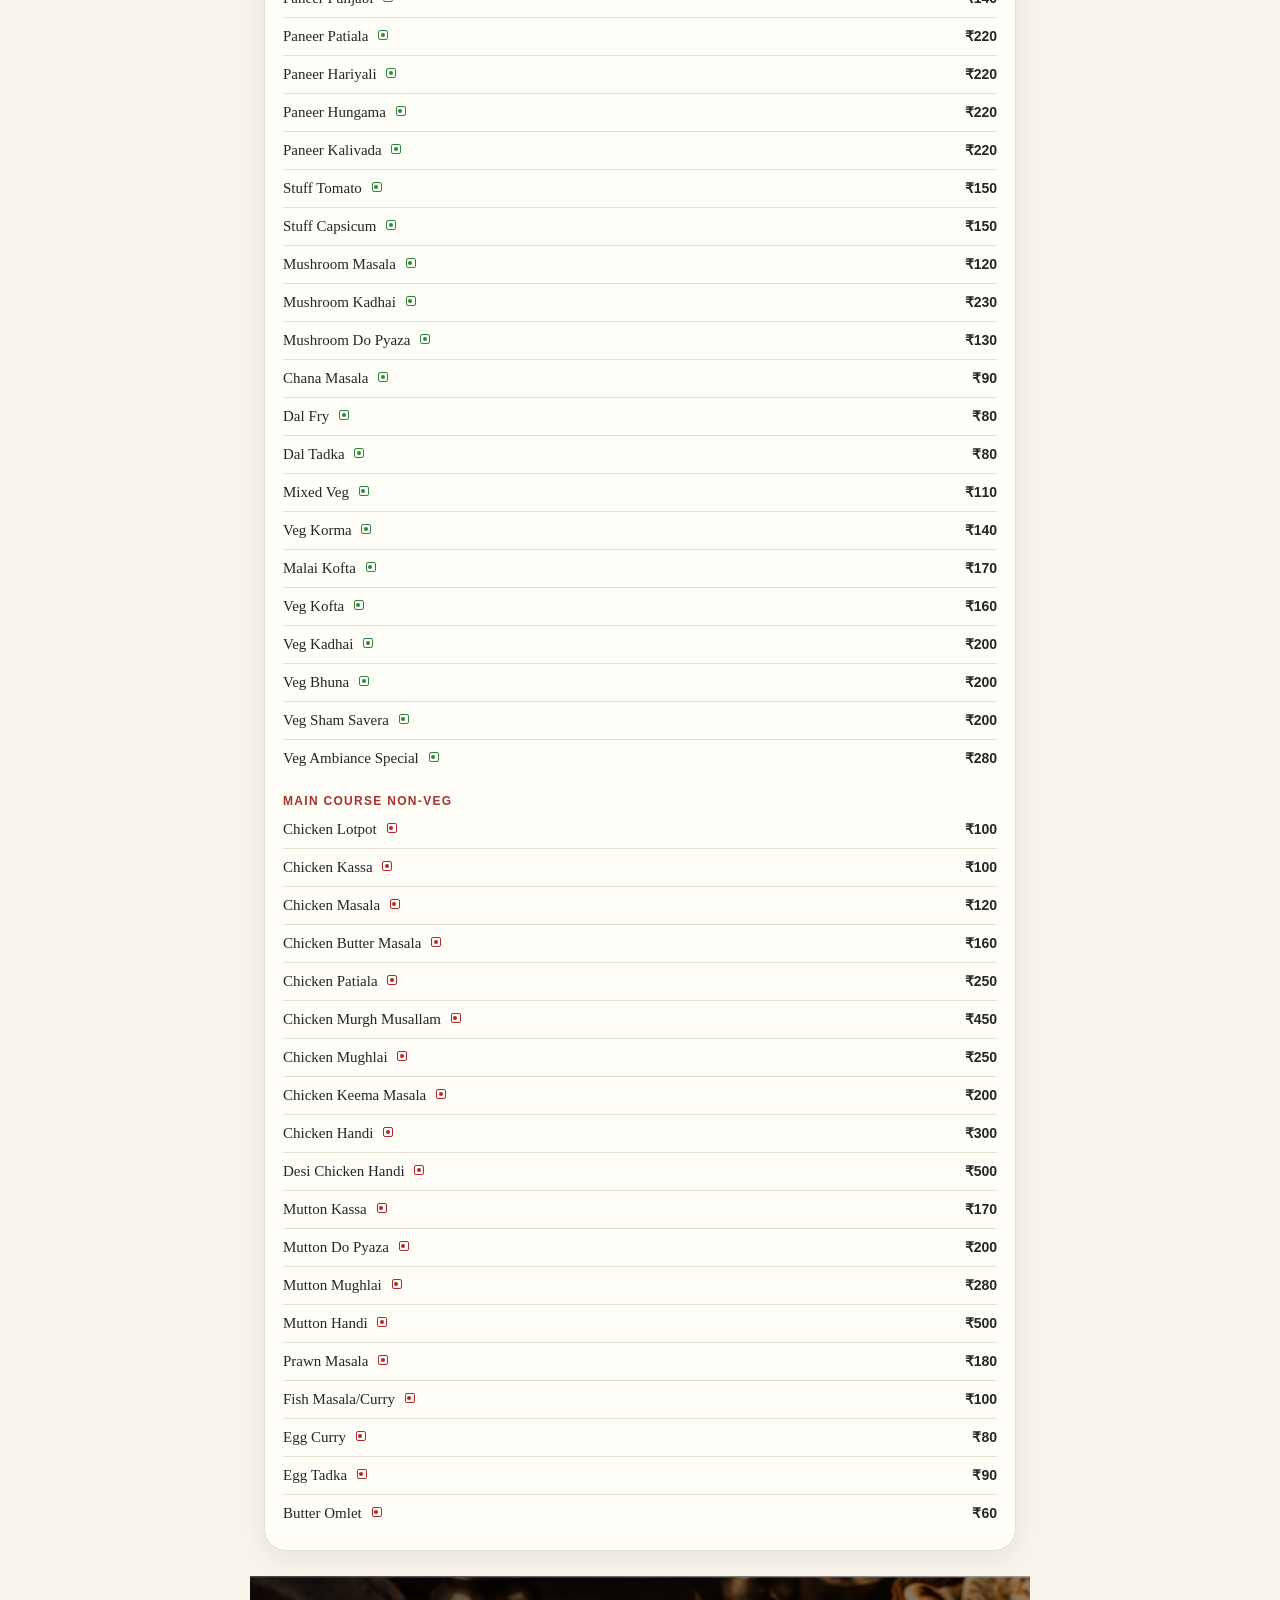
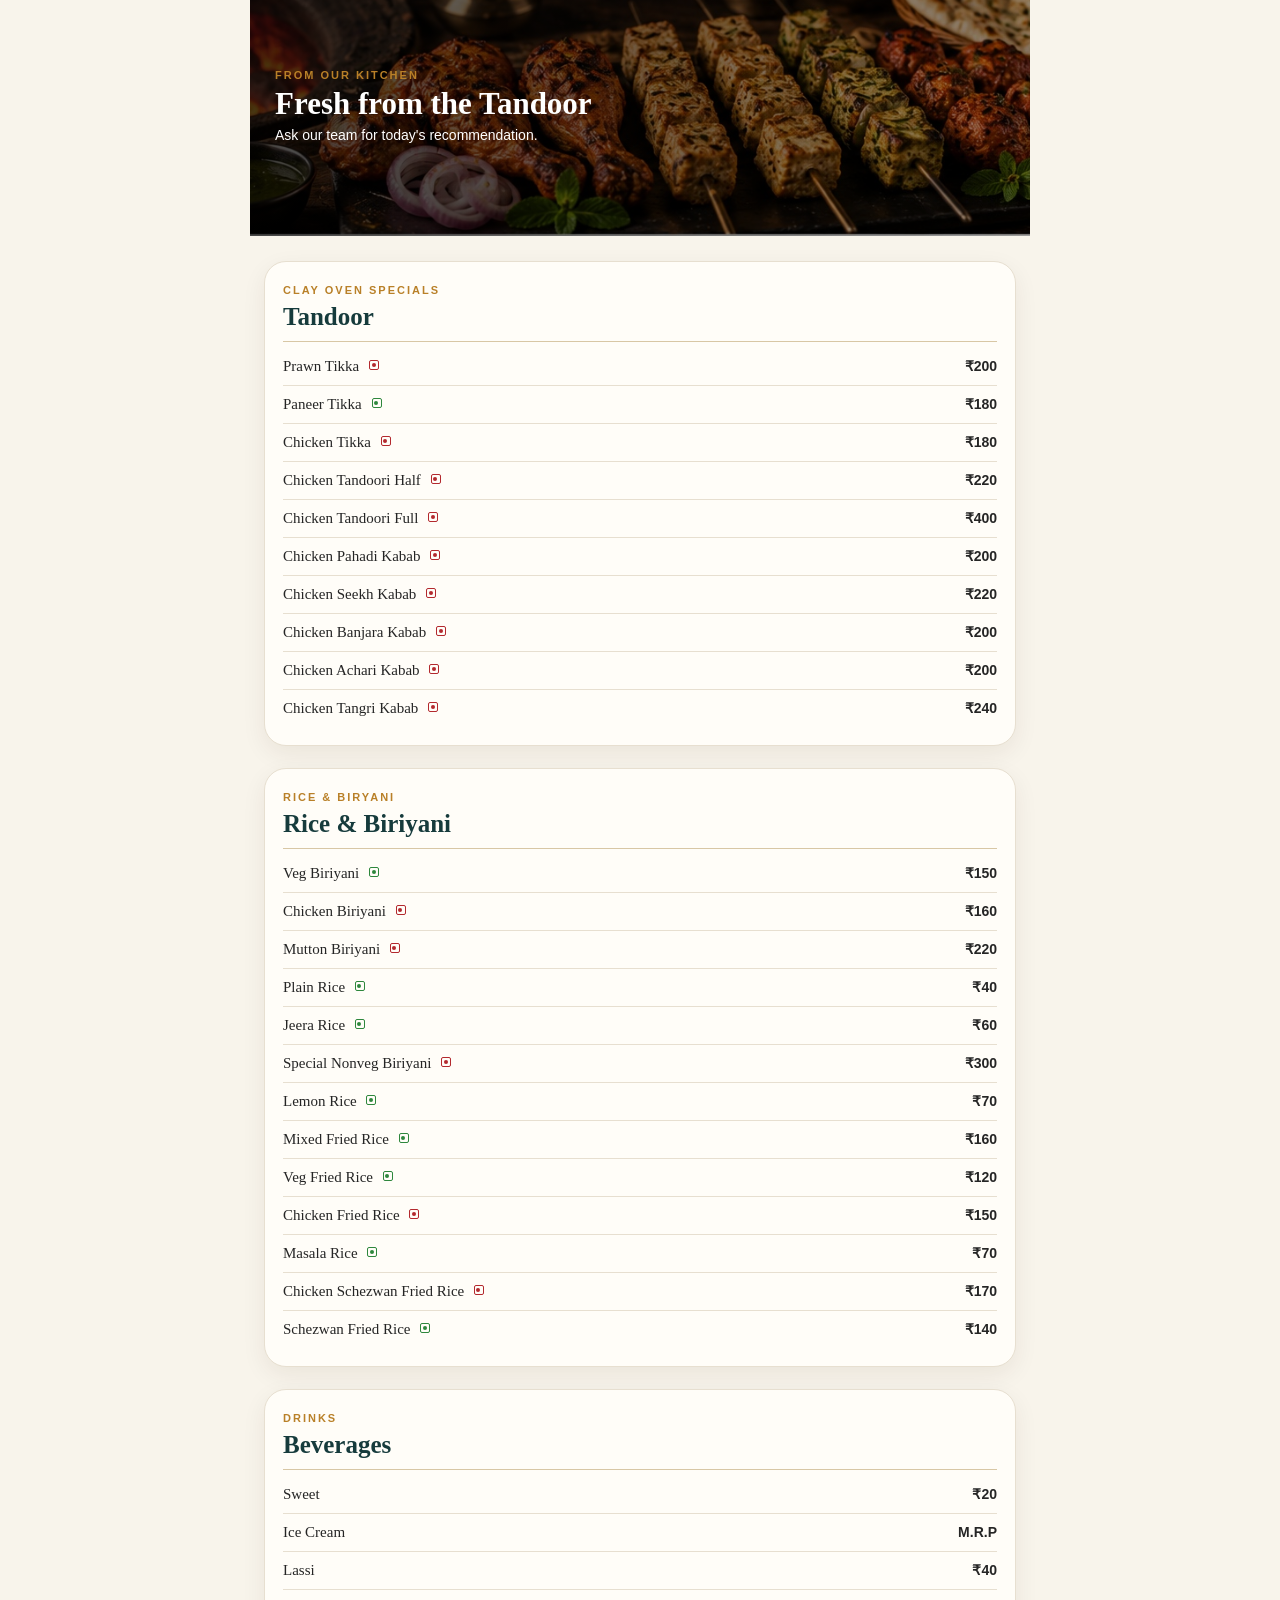
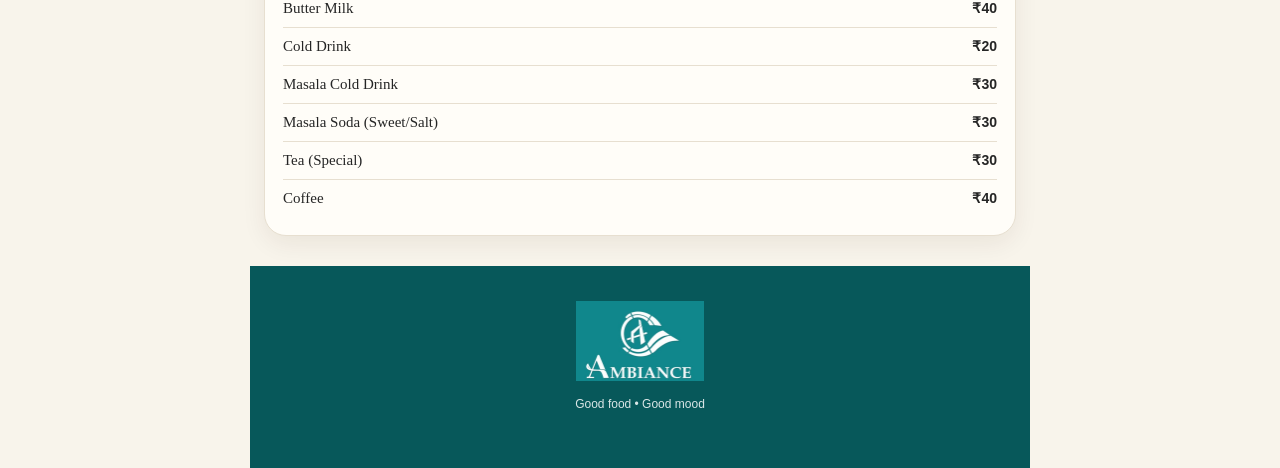
==== commit d1b74d60: "Update index.html" ====
--- a/index.html
+++ b/index.html
@@ -38,7 +38,7 @@
       <img src="assets/thali.jpg" alt="Thali">
       <div class="recommend-body">
         <span class="badge best">BEST SELLER</span>
-        <h3>A9 Special Non-Veg Thali</h3>
+        <h3>Ambiance Special Non-Veg Thali</h3>
         <p>Our signature thali</p>
         <strong>₹250</strong>
       </div>
@@ -91,8 +91,8 @@
     <div><span>Paneer Thali <i class="veg"></i></span><b>₹180</b></div>
     <div><span>Mushroom Thali <i class="veg"></i></span><b>₹180</b></div>
     <div><span>Fish Thali <i class="nonveg"></i></span><b>₹160</b></div>
-    <div><span>A9 Special Veg Thali <i class="veg"></i></span><b>₹200</b></div>
-    <div><span>A9 Special Non-Veg Thali <i class="nonveg"></i></span><b>₹250</b></div>
+    <div><span>Ambiance Special Veg Thali <i class="veg"></i></span><b>₹200</b></div>
+    <div><span>Ambiance Special Non-Veg Thali <i class="nonveg"></i></span><b>₹250</b></div>
   </div>
 </section>
 
@@ -164,7 +164,7 @@
     <div><span>Veg Kadhai <i class="veg"></i></span><b>₹200</b></div>
     <div><span>Veg Bhuna <i class="veg"></i></span><b>₹200</b></div>
     <div><span>Veg Sham Savera <i class="veg"></i></span><b>₹200</b></div>
-    <div><span>Veg A9 Special <i class="veg"></i></span><b>₹280</b></div>
+    <div><span>Veg Ambiance Special <i class="veg"></i></span><b>₹280</b></div>
   </div>
   <h3 class="subheading">Main Course Non-Veg</h3>
   <div class="items">
